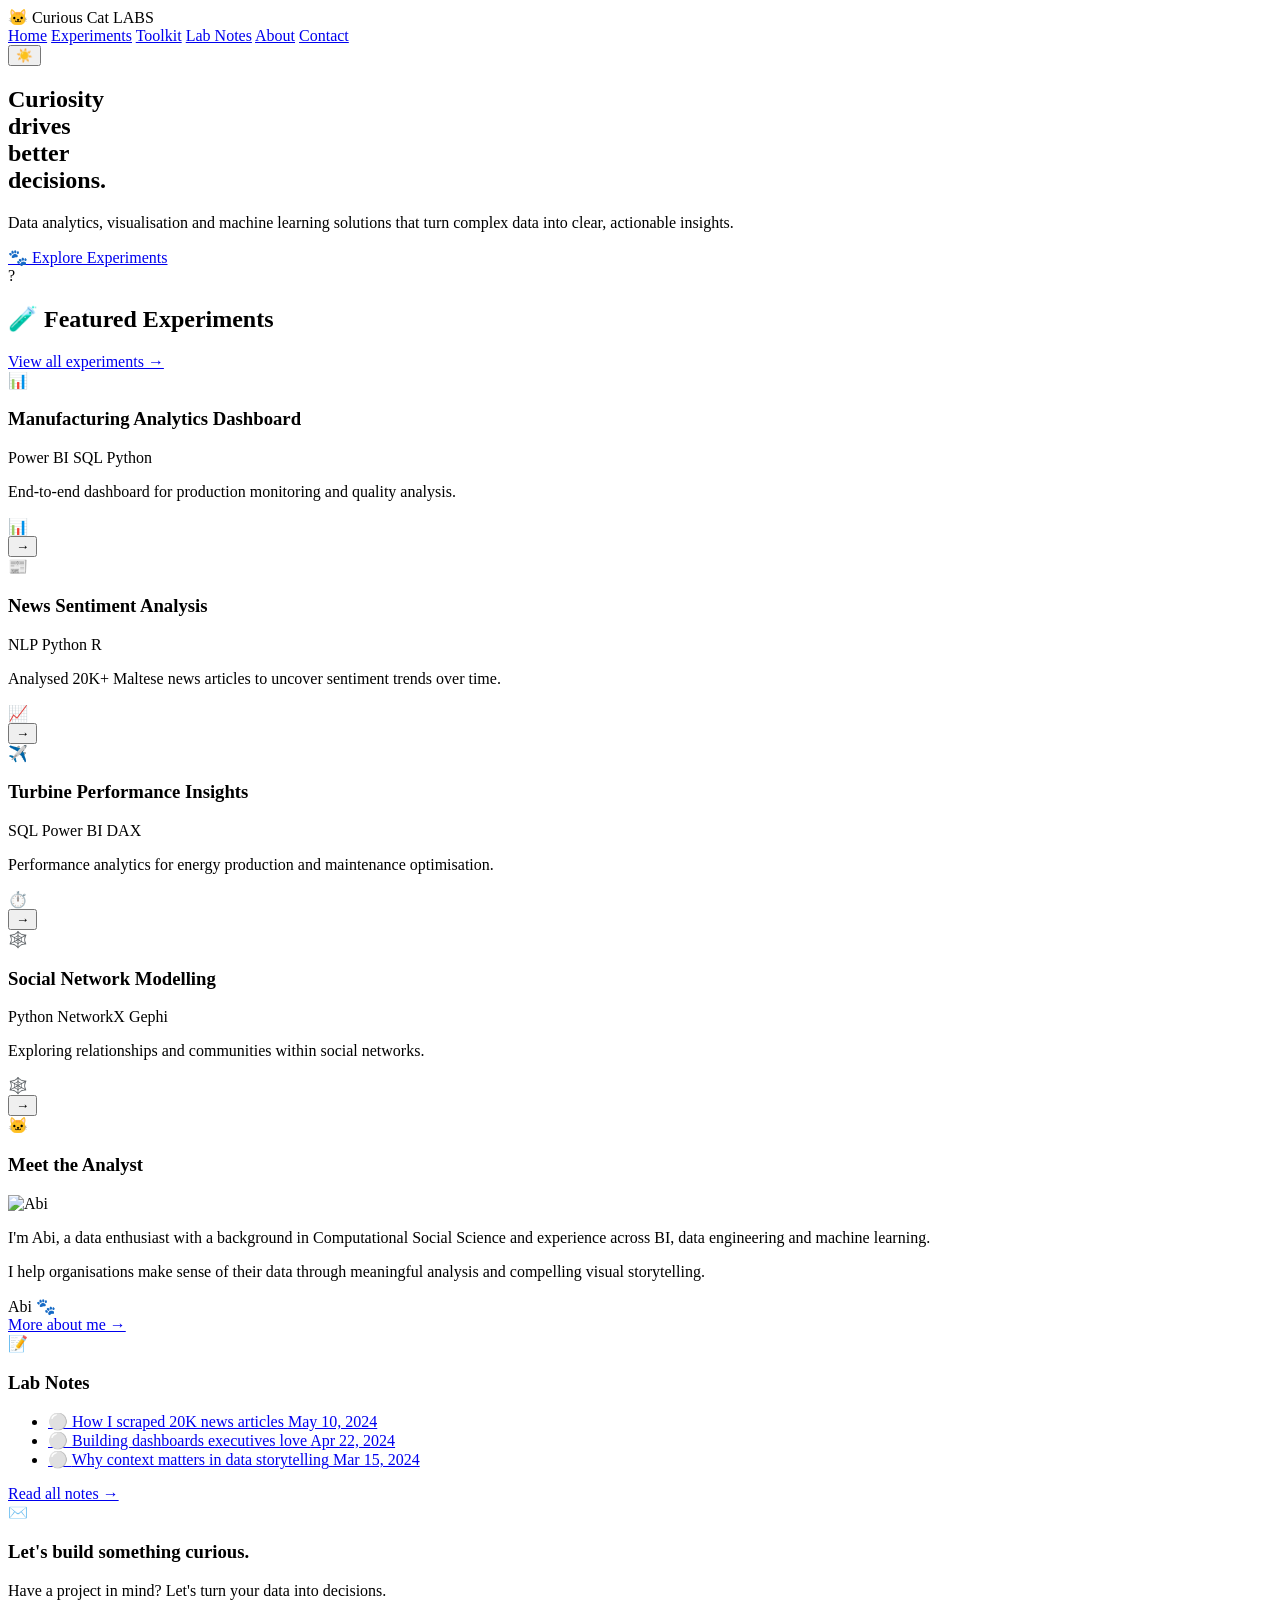
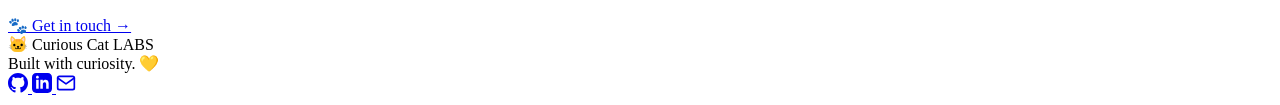
==== index.html @ 349da6bd "Update index.html" ====
<!DOCTYPE html>
<html lang="en">
<head>
  <meta charset="UTF-8">
  <meta name="viewport" content="width=device-width, initial-scale=1.0">
  <title>Curious Cat Labs</title>
  <link rel="stylesheet" href="data-portfolio/style.css">
  <!-- Importing a clean geometric font -->
  <link href="https://fonts.googleapis.com/css2?family=Plus+Jakarta+Sans:wght@300;400;500;600;700&display=swap" rel="stylesheet">
</head>
<body>

  <!-- Background Glows -->
  <div class="glow glow-top-right"></div>

  <!-- Header -->
  <header class="navbar">
    <div class="logo">
      <span class="logo-icon">🐱</span>
      <span class="logo-text">Curious Cat <span class="accent-text">LABS</span></span>
    </div>
    <nav class="nav-links">
      <a href="#" class="active">Home</a>
      <a href="#">Experiments</a>
      <a href="#">Toolkit</a>
      <a href="#">Lab Notes</a>
      <a href="#">About</a>
      <a href="#">Contact</a>
    </nav>
    <div class="nav-actions">
      <button class="theme-toggle">☀️</button>
    </div>
  </header>

  <!-- Hero Section -->
  <section class="hero">
    <div class="hero-content">
      <h1 class="hero-title">
        Curiosity<br>drives<br><span class="accent-text">better<br>decisions.</span>
      </h1>
      <p class="hero-subtitle">
        Data analytics, visualisation and machine learning solutions that turn complex data into clear, actionable insights.
      </p>
      <a href="#" class="btn btn-primary">
        <span class="btn-icon">🐾</span> Explore Experiments
      </a>
    </div>
    
    <div class="hero-illustration">
      <!-- You would place your SVG or PNG cat graphic here -->
      <div class="cat-placeholder">
        <div class="question-mark">?</div>
        <div class="cat-face">
          <div class="eyes">
            <span class="eye"></span>
            <span class="eye"></span>
          </div>
        </div>
      </div>
    </div>
  </section>

  <!-- Featured Experiments Section -->
  <section class="section">
    <div class="section-header">
      <h2 class="section-title">🧪 Featured Experiments</h2>
      <a href="#" class="view-all">View all experiments →</a>
    </div>

    <div class="card-grid">
      <!-- Card 1 -->
      <div class="card">
        <div class="card-icon">📊</div>
        <h3 class="card-title">Manufacturing Analytics Dashboard</h3>
        <div class="tags">
          <span class="tag">Power BI</span>
          <span class="tag">SQL</span>
          <span class="tag">Python</span>
        </div>
        <p class="card-description">End-to-end dashboard for production monitoring and quality analysis.</p>
        <div class="card-footer">
          <div class="visual-placeholder chart">📊</div>
          <button class="arrow-btn">→</button>
        </div>
      </div>

      <!-- Card 2 -->
      <div class="card">
        <div class="card-icon">📰</div>
        <h3 class="card-title">News Sentiment Analysis</h3>
        <div class="tags">
          <span class="tag">NLP</span>
          <span class="tag">Python</span>
          <span class="tag">R</span>
        </div>
        <p class="card-description">Analysed 20K+ Maltese news articles to uncover sentiment trends over time.</p>
        <div class="card-footer">
          <div class="visual-placeholder wave">📈</div>
          <button class="arrow-btn">→</button>
        </div>
      </div>

      <!-- Card 3 -->
      <div class="card">
        <div class="card-icon">✈️</div>
        <h3 class="card-title">Turbine Performance Insights</h3>
        <div class="tags">
          <span class="tag">SQL</span>
          <span class="tag">Power BI</span>
          <span class="tag">DAX</span>
        </div>
        <p class="card-description">Performance analytics for energy production and maintenance optimisation.</p>
        <div class="card-footer">
          <div class="visual-placeholder gauge">⏱️</div>
          <button class="arrow-btn">→</button>
        </div>
      </div>

      <!-- Card 4 -->
      <div class="card">
        <div class="card-icon">🕸️</div>
        <h3 class="card-title">Social Network Modelling</h3>
        <div class="tags">
          <span class="tag">Python</span>
          <span class="tag">NetworkX</span>
          <span class="tag">Gephi</span>
        </div>
        <p class="card-description">Exploring relationships and communities within social networks.</p>
        <div class="card-footer">
          <div class="visual-placeholder network">🕸️</div>
          <button class="arrow-btn">→</button>
        </div>
      </div>
    </div>
  </section>

<!-- About & Lab Notes Section -->
  <section class="section grid-two-columns">
    
    <!-- Meet the Analyst -->
    <div class="card profile-card">
      <div class="profile-header">
        <span class="card-icon-small">🐱</span>
        <h3>Meet the Analyst</h3>
      </div>
      <div class="profile-content">
        <div class="profile-image-container">
          <!-- Replace with your actual portrait image -->
          <img src="portrait.jpg" alt="Abi" class="profile-image">
        </div>
        <div class="profile-bio">
          <p>
            I'm Abi, a data enthusiast with a background in Computational Social Science and experience across BI, data engineering and machine learning.
          </p>
          <p>
            I help organisations make sense of their data through meaningful analysis and compelling visual storytelling.
          </p>
          <div class="signature-container">
            <span class="signature">Abi</span>
            <span class="signature-paw">🐾</span>
          </div>
          <a href="#" class="btn btn-outline">More about me →</a>
        </div>
      </div>
    </div>

    <!-- Lab Notes & CTA Column -->
    <div class="right-column">
      
      <!-- Lab Notes Card -->
      <div class="card notes-card">
        <div class="notes-header">
          <div class="notes-title">
            <span class="notes-icon">📝</span>
            <h3>Lab Notes</h3>
          </div>
        </div>
        <ul class="notes-list">
          <li>
            <a href="#" class="note-item">
              <span class="note-bullet">⚪</span>
              <span class="note-text">How I scraped 20K news articles</span>
              <span class="note-date">May 10, 2024</span>
            </a>
          </li>
          <li>
            <a href="#" class="note-item">
              <span class="note-bullet">⚪</span>
              <span class="note-text">Building dashboards executives love</span>
              <span class="note-date">Apr 22, 2024</span>
            </a>
          </li>
          <li>
            <a href="#" class="note-item">
              <span class="note-bullet">⚪</span>
              <span class="note-text">Why context matters in data storytelling</span>
              <span class="note-date">Mar 15, 2024</span>
            </a>
          </li>
        </ul>
        <div class="notes-footer">
          <a href="#" class="view-all">Read all notes →</a>
        </div>
      </div>

      <!-- Let's Build Card -->
      <div class="card cta-card">
        <div class="cta-icon">✉️</div>
        <h3>Let's build something curious.</h3>
        <p>Have a project in mind? Let's turn your data into decisions.</p>
        <a href="#" class="btn btn-primary btn-small">
          <span>🐾</span> Get in touch →
        </a>
      </div>

    </div>
  </section>

  <!-- Footer -->
  <footer class="footer">
    <div class="logo">
      <span class="logo-icon">🐱</span>
      <span class="logo-text">Curious Cat <span class="accent-text">LABS</span></span>
    </div>
    <div class="footer-center">
      <span>Built with curiosity. 💛 </span>
    </div>
    <div class="footer-socials">
      <a href="#" aria-label="GitHub">
        <svg width="20" height="20" viewBox="0 0 24 24" fill="currentColor"><path d="M12 0c-6.626 0-12 5.373-12 12 0 5.302 3.438 9.8 8.207 11.387.599.111.793-.261.793-.577v-2.234c-3.338.726-4.033-1.416-4.033-1.416-.546-1.387-1.333-1.756-1.333-1.756-1.089-.745.083-.729.083-.729 1.205.084 1.839 1.237 1.839 1.237 1.07 1.834 2.807 1.304 3.492.997.107-.775.418-1.305.762-1.604-2.665-.305-5.467-1.334-5.467-5.931 0-1.311.469-2.381 1.236-3.221-.124-.303-.535-1.524.117-3.176 0 0 1.008-.322 3.301 1.23.957-.266 1.983-.399 3.003-.404 1.02.005 2.047.138 3.006.404 2.291-1.552 3.297-1.23 3.297-1.23.653 1.653.242 2.874.118 3.176.77.84 1.235 1.911 1.235 3.221 0 4.609-2.807 5.624-5.479 5.921.43.372.823 1.102.823 2.222v3.293c0 .319.192.694.801.576 4.765-1.589 8.199-6.086 8.199-11.386 0-6.627-5.373-12-12-12z"/></svg>
      </a>
      <a href="#" aria-label="LinkedIn">
        <svg width="20" height="20" viewBox="0 0 24 24" fill="currentColor"><path d="M19 0h-14c-2.761 0-5 2.239-5 5v14c0 2.761 2.239 5 5 5h14c2.762 0 5-2.239 5-5v-14c0-2.761-2.238-5-5-5zm-11 19h-3v-11h3v11zm-1.5-12.268c-.966 0-1.75-.779-1.75-1.75s.784-1.75 1.75-1.75 1.75.779 1.75 1.75-.784 1.75-1.75 1.75zm13.5 12.268h-3v-5.604c0-3.368-4-3.113-4 0v5.604h-3v-11h3v1.765c1.396-2.586 7-2.777 7 2.476v6.759z"/></svg>
      </a>
      <a href="#" aria-label="Email">
        <svg width="20" height="20" viewBox="0 0 24 24" fill="none" stroke="currentColor" stroke-width="2" stroke-linecap="round" stroke-linejoin="round"><path d="M4 4h16c1.1 0 2 .9 2 2v12c0 1.1-.9 2-2 2H4c-1.1 0-2-.9-2-2V6c0-1.1.9-2 2-2z"></path><polyline points="22,6 12,13 2,6"></polyline></svg>
      </a>
    </div>
  </footer>
  
</body>
</html>
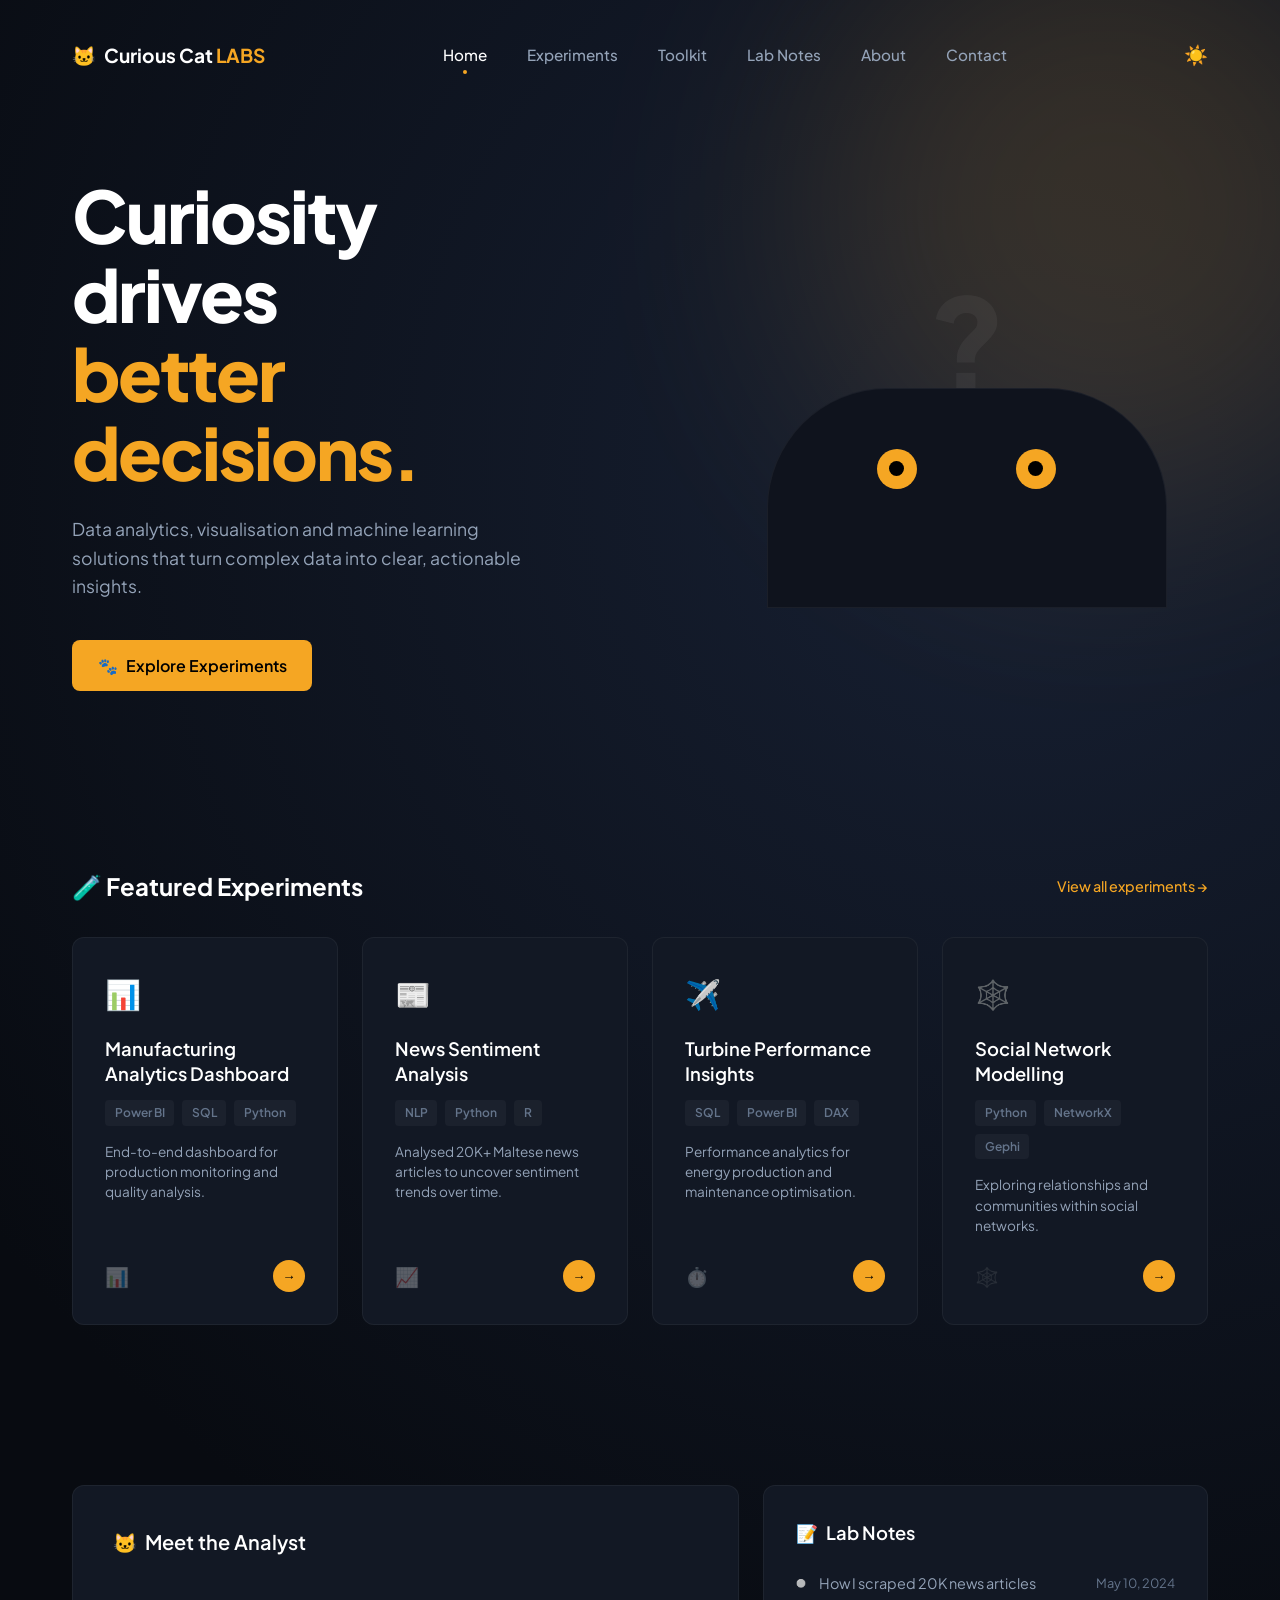
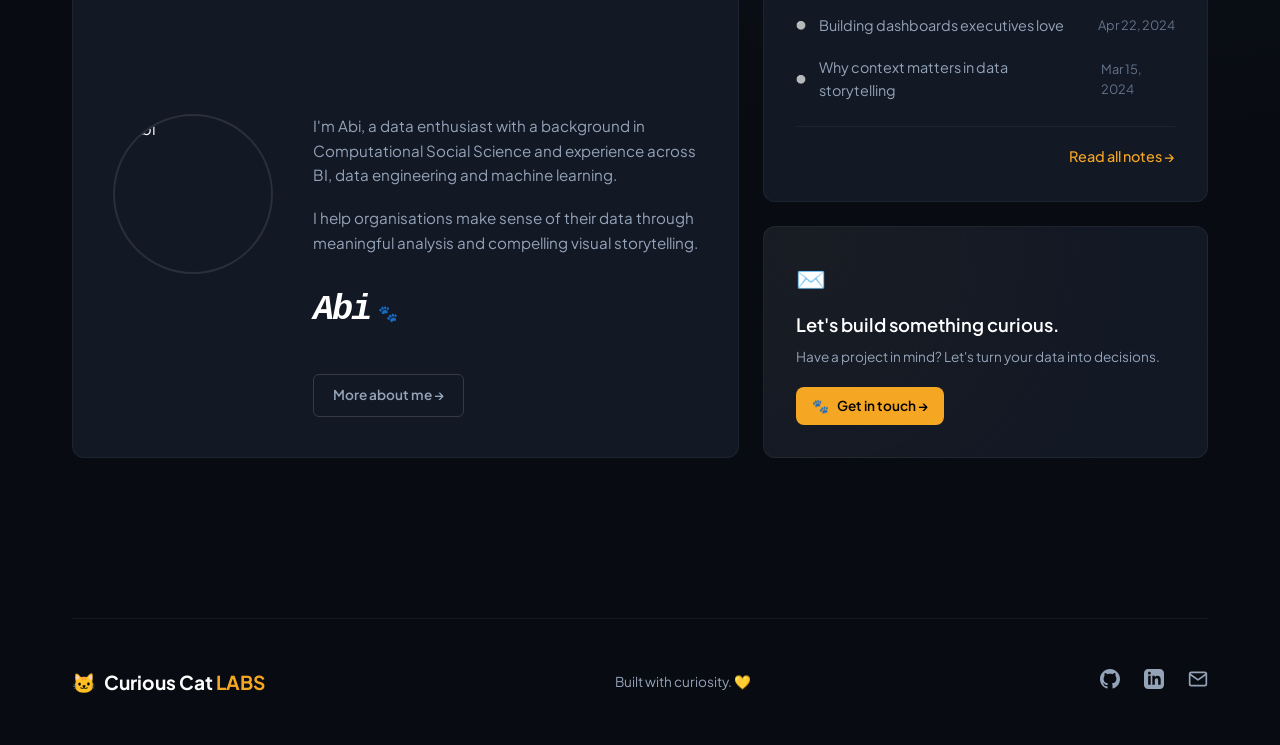
==== commit 8d84949e: "Update index.html" ====
--- a/index.html
+++ b/index.html
@@ -4,7 +4,7 @@
   <meta charset="UTF-8">
   <meta name="viewport" content="width=device-width, initial-scale=1.0">
   <title>Curious Cat Labs</title>
-  <link rel="stylesheet" href="data-portfolio/style.css">
+  <link rel="stylesheet" href="style.css">
   <!-- Importing a clean geometric font -->
   <link href="https://fonts.googleapis.com/css2?family=Plus+Jakarta+Sans:wght@300;400;500;600;700&display=swap" rel="stylesheet">
 </head>
--- a/style.css
+++ b/style.css
@@ -0,0 +1,621 @@
+/* Custom variables for the color palette */
+:root {
+  --bg-color: #080b11;
+  --bg-gradient-end: #0f1422;
+  --card-bg: #121824;
+  --card-border: rgba(255, 255, 255, 0.05);
+  --accent-color: #f5a623;
+  --accent-hover: #e09214;
+  --text-main: #ffffff;
+  --text-muted: #94a3b8;
+  --text-tag: #64748b;
+  --tag-bg: rgba(255, 255, 255, 0.04);
+}
+
+* {
+  box-sizing: border-box;
+  margin: 0;
+  padding: 0;
+}
+
+body {
+  font-family: 'Plus Jakarta Sans', sans-serif;
+  background-color: var(--bg-color);
+  background-image: radial-gradient(circle at 80% 20%, #172033 0%, var(--bg-color) 60%);
+  color: var(--text-main);
+  min-height: 100vh;
+  line-height: 1.6;
+  overflow-x: hidden;
+  max-width: 1200px;
+  margin: 0 auto;
+  padding: 0 2rem;
+}
+
+/* Background decorations */
+.glow {
+  position: absolute;
+  width: 600px;
+  height: 600px;
+  border-radius: 50%;
+  filter: blur(120px);
+  z-index: -1;
+  opacity: 0.15;
+}
+.glow-top-right {
+  top: -10%;
+  right: -10%;
+  background: var(--accent-color);
+}
+
+/* Header / Navigation */
+.navbar {
+  display: flex;
+  justify-content: space-between;
+  align-items: center;
+  padding: 2.5rem 0;
+}
+
+.logo {
+  display: flex;
+  align-items: center;
+  gap: 0.5rem;
+  font-weight: 700;
+  font-size: 1.2rem;
+}
+
+.accent-text {
+  color: var(--accent-color);
+}
+
+.nav-links {
+  display: flex;
+  gap: 2.5rem;
+}
+
+.nav-links a {
+  color: var(--text-muted);
+  text-decoration: none;
+  font-size: 0.95rem;
+  font-weight: 500;
+  transition: color 0.2s ease;
+}
+
+.nav-links a:hover, .nav-links a.active {
+  color: var(--text-main);
+}
+
+.nav-links a.active {
+  position: relative;
+}
+
+.nav-links a.active::after {
+  content: '';
+  position: absolute;
+  bottom: -6px;
+  left: 50%;
+  transform: translateX(-50%);
+  width: 4px;
+  height: 4px;
+  background-color: var(--accent-color);
+  border-radius: 50%;
+}
+
+.theme-toggle {
+  background: none;
+  border: none;
+  color: var(--text-muted);
+  cursor: pointer;
+  font-size: 1.2rem;
+}
+
+/* Hero Section */
+.hero {
+  display: grid;
+  grid-template-columns: 1.1fr 0.9fr;
+  align-items: center;
+  padding: 4rem 0 6rem 0;
+  gap: 4rem;
+}
+
+.hero-title {
+  font-size: 4.5rem;
+  font-weight: 800;
+  line-height: 1.1;
+  letter-spacing: -2px;
+  margin-bottom: 1.5rem;
+}
+
+.hero-subtitle {
+  color: var(--text-muted);
+  font-size: 1.1rem;
+  max-width: 460px;
+  margin-bottom: 2.5rem;
+}
+
+.btn {
+  display: inline-flex;
+  align-items: center;
+  gap: 0.5rem;
+  padding: 0.8rem 1.6rem;
+  border-radius: 8px;
+  font-weight: 600;
+  text-decoration: none;
+  transition: all 0.2s ease;
+}
+
+.btn-primary {
+  background-color: var(--accent-color);
+  color: #000000;
+}
+
+.btn-primary:hover {
+  background-color: var(--accent-hover);
+  transform: translateY(-2px);
+}
+
+/* Hero Illustration Placeholder */
+.hero-illustration {
+  display: flex;
+  justify-content: center;
+  align-items: center;
+  position: relative;
+}
+
+.cat-placeholder {
+  width: 100%;
+  max-width: 400px;
+  height: 350px;
+  position: relative;
+}
+
+.cat-face {
+  position: absolute;
+  bottom: 0;
+  width: 100%;
+  height: 220px;
+  background: #0f131d;
+  border-radius: 120px 120px 0 0;
+  border: 1px solid rgba(255, 255, 255, 0.05);
+}
+
+.eyes {
+  display: flex;
+  justify-content: space-around;
+  padding: 60px 60px 0 60px;
+}
+
+.eye {
+  width: 40px;
+  height: 40px;
+  background: var(--accent-color);
+  border-radius: 50%;
+  position: relative;
+}
+
+.eye::after {
+  content: '';
+  position: absolute;
+  width: 15px;
+  height: 15px;
+  background: #000;
+  border-radius: 50%;
+  top: 12px;
+  left: 12px;
+}
+
+.question-mark {
+  font-size: 8rem;
+  color: rgba(255, 255, 255, 0.05);
+  font-weight: 800;
+  position: absolute;
+  top: -20px;
+  left: 50%;
+  transform: translateX(-50%);
+}
+
+/* Section Header styling */
+.section {
+  padding: 5rem 0;
+}
+
+.section-header {
+  display: flex;
+  justify-content: space-between;
+  align-items: center;
+  margin-bottom: 2rem;
+}
+
+.section-title {
+  font-size: 1.5rem;
+  font-weight: 700;
+}
+
+.view-all {
+  color: var(--accent-color);
+  text-decoration: none;
+  font-size: 0.9rem;
+  font-weight: 500;
+}
+
+/* 4-Column Card Grid */
+.card-grid {
+  display: grid;
+  grid-template-columns: repeat(auto-fit, minmax(240px, 1fr));
+  gap: 1.5rem;
+}
+
+.card {
+  background-color: var(--card-bg);
+  border: 1px solid var(--card-border);
+  border-radius: 12px;
+  padding: 2rem;
+  display: flex;
+  flex-direction: column;
+  justify-content: space-between;
+  min-height: 320px;
+  transition: transform 0.2s ease, border-color 0.2s ease;
+}
+
+.card:hover {
+  transform: translateY(-4px);
+  border-color: rgba(245, 166, 35, 0.2);
+}
+
+.card-icon {
+  font-size: 1.8rem;
+  margin-bottom: 1.2rem;
+}
+
+.card-title {
+  font-size: 1.15rem;
+  font-weight: 600;
+  line-height: 1.4;
+  margin-bottom: 0.8rem;
+}
+
+.tags {
+  display: flex;
+  flex-wrap: wrap;
+  gap: 0.5rem;
+  margin-bottom: 1rem;
+}
+
+.tag {
+  background-color: var(--tag-bg);
+  color: var(--text-tag);
+  padding: 0.2rem 0.6rem;
+  border-radius: 4px;
+  font-size: 0.75rem;
+  font-weight: 600;
+}
+
+.card-description {
+  color: var(--text-muted);
+  font-size: 0.85rem;
+  line-height: 1.5;
+  margin-bottom: 1.5rem;
+}
+
+/* Card footer matching mock visuals */
+.card-footer {
+  display: flex;
+  justify-content: space-between;
+  align-items: center;
+  margin-top: auto;
+}
+
+.visual-placeholder {
+  font-size: 1.2rem;
+  opacity: 0.3;
+}
+
+.arrow-btn {
+  background-color: var(--accent-color);
+  color: #000;
+  border: none;
+  width: 32px;
+  height: 32px;
+  border-radius: 50%;
+  display: flex;
+  align-items: center;
+  justify-content: center;
+  cursor: pointer;
+  font-weight: bold;
+  transition: background-color 0.2s ease;
+}
+
+.arrow-btn:hover {
+  background-color: var(--accent-hover);
+}
+
+/* Layout for the bottom split section */
+.grid-two-columns {
+  display: grid;
+  grid-template-columns: 1.20fr 0.80fr;
+  gap: 1.5rem;
+  align-items: stretch;
+}
+
+.right-column {
+  display: flex;
+  flex-direction: column;
+  gap: 1.5rem;
+}
+
+/* Meet the Analyst Card specifics */
+.profile-card {
+  padding: 2.5rem;
+  display: flex;
+  flex-direction: column;
+}
+
+.profile-header {
+  display: flex;
+  align-items: center;
+  gap: 0.5rem;
+  margin-bottom: 2rem;
+}
+
+.profile-header h3 {
+  font-size: 1.25rem;
+  font-weight: 600;
+}
+
+.card-icon-small {
+  font-size: 1.2rem;
+}
+
+.profile-content {
+  display: flex;
+  gap: 2.5rem;
+  align-items: flex-start;
+}
+
+.profile-image-container {
+  flex-shrink: 0;
+  width: 160px;
+  height: 160px;
+  border-radius: 50%;
+  overflow: hidden;
+  border: 2px solid rgba(255, 255, 255, 0.1);
+}
+
+.profile-image {
+  width: 100%;
+  height: 100%;
+  object-fit: cover;
+}
+
+.profile-bio {
+  display: flex;
+  flex-direction: column;
+  gap: 1.2rem;
+}
+
+.profile-bio p {
+  color: var(--text-muted);
+  font-size: 0.95rem;
+  line-height: 1.6;
+}
+
+/* Hand-written signature style */
+.signature-container {
+  display: flex;
+  align-items: baseline;
+  gap: 0.5rem;
+  margin-top: 0.5rem;
+}
+
+.signature {
+  font-family: 'Courier New', Courier, monospace;
+  font-size: 2.2rem;
+  font-weight: bold;
+  font-style: italic;
+  color: var(--text-main);
+  letter-spacing: -2px;
+}
+
+.signature-paw {
+  font-size: 1rem;
+  color: var(--accent-color);
+}
+
+.btn-outline {
+  border: 1px solid rgba(255, 255, 255, 0.15);
+  color: var(--text-muted);
+  text-decoration: none;
+  font-size: 0.85rem;
+  align-self: flex-start;
+  padding: 0.6rem 1.2rem;
+  border-radius: 6px;
+  transition: all 0.2s ease;
+  margin-top: 1rem;
+}
+
+.btn-outline:hover {
+  border-color: var(--accent-color);
+  color: var(--text-main);
+}
+
+/* Lab Notes Card */
+.notes-card {
+  padding: 2rem;
+  min-height: auto;
+}
+
+.notes-header {
+  display: flex;
+  justify-content: space-between;
+  align-items: center;
+  margin-bottom: 1.5rem;
+}
+
+.notes-title {
+  display: flex;
+  align-items: center;
+  gap: 0.5rem;
+}
+
+.notes-title h3 {
+  font-size: 1.15rem;
+  font-weight: 600;
+}
+
+.notes-icon {
+  font-size: 1.1rem;
+}
+
+.notes-list {
+  list-style: none;
+  display: flex;
+  flex-direction: column;
+  gap: 1.2rem;
+  margin-bottom: 1.5rem;
+}
+
+.note-item {
+  display: flex;
+  align-items: center;
+  text-decoration: none;
+  font-size: 0.9rem;
+  transition: color 0.2s ease;
+}
+
+.note-bullet {
+  font-size: 0.5rem;
+  color: var(--accent-color);
+  margin-right: 0.8rem;
+  opacity: 0.8;
+}
+
+.note-text {
+  color: var(--text-muted);
+  flex-grow: 1;
+}
+
+.note-item:hover .note-text {
+  color: var(--text-main);
+}
+
+.note-date {
+  color: var(--text-tag);
+  font-size: 0.8rem;
+  margin-left: 1rem;
+}
+
+.notes-footer {
+  border-top: 1px solid rgba(255, 255, 255, 0.05);
+  padding-top: 1rem;
+  text-align: right;
+}
+
+/* CTA Card */
+.cta-card {
+  padding: 2rem;
+  min-height: auto;
+  background-image: radial-gradient(circle at 10% 10%, rgba(245, 166, 35, 0.03) 0%, var(--card-bg) 70%);
+}
+
+.cta-icon {
+  font-size: 1.5rem;
+  margin-bottom: 0.8rem;
+}
+
+.cta-card h3 {
+  font-size: 1.15rem;
+  font-weight: 600;
+  margin-bottom: 0.4rem;
+}
+
+.cta-card p {
+  color: var(--text-muted);
+  font-size: 0.85rem;
+  margin-bottom: 1.2rem;
+}
+
+.btn-small {
+  padding: 0.5rem 1rem;
+  font-size: 0.85rem;
+  align-self: flex-start;
+}
+
+/* Footer styling */
+.footer {
+  border-top: 1px solid rgba(255, 255, 255, 0.05);
+  display: flex;
+  justify-content: space-between;
+  align-items: center;
+  padding: 3rem 0;
+  margin-top: 5rem;
+  font-size: 0.85rem;
+}
+
+.footer-center {
+  color: var(--text-muted);
+}
+
+.footer-socials {
+  display: flex;
+  gap: 1.5rem;
+}
+
+.footer-socials a {
+  color: var(--text-muted);
+  transition: color 0.2s ease;
+}
+
+.footer-socials a:hover {
+  color: var(--accent-color);
+}
+
+/* Responsive Overrides */
+@media (max-width: 1200px) {
+  .profile-content {
+    flex-direction: column;
+    align-items: center;
+    text-align: center;
+  }
+  .profile-bio {
+    align-items: center;
+  }
+  .btn-outline {
+    align-self: center;
+  }
+}
+
+@media (max-width: 1024px) {
+  body {
+    padding: 0 1.5rem;
+  }
+  .hero {
+    grid-template-columns: 1fr;
+    text-align: center;
+  }
+  .hero-subtitle {
+    margin: 0 auto 2.5rem auto;
+  }
+  .hero-illustration {
+    order: -1;
+  }
+  .grid-two-columns {
+    grid-template-columns: 1fr;
+  }
+  .footer {
+    flex-direction: column;
+    gap: 1.5rem;
+    text-align: center;
+  }
+}
+
+@media (max-width: 768px) {
+  .navbar {
+    flex-direction: column;
+    gap: 1.5rem;
+    text-align: center;
+  }
+  .nav-links {
+    flex-wrap: wrap;
+    justify-content: center;
+    gap: 1.2rem;
+  }
+}
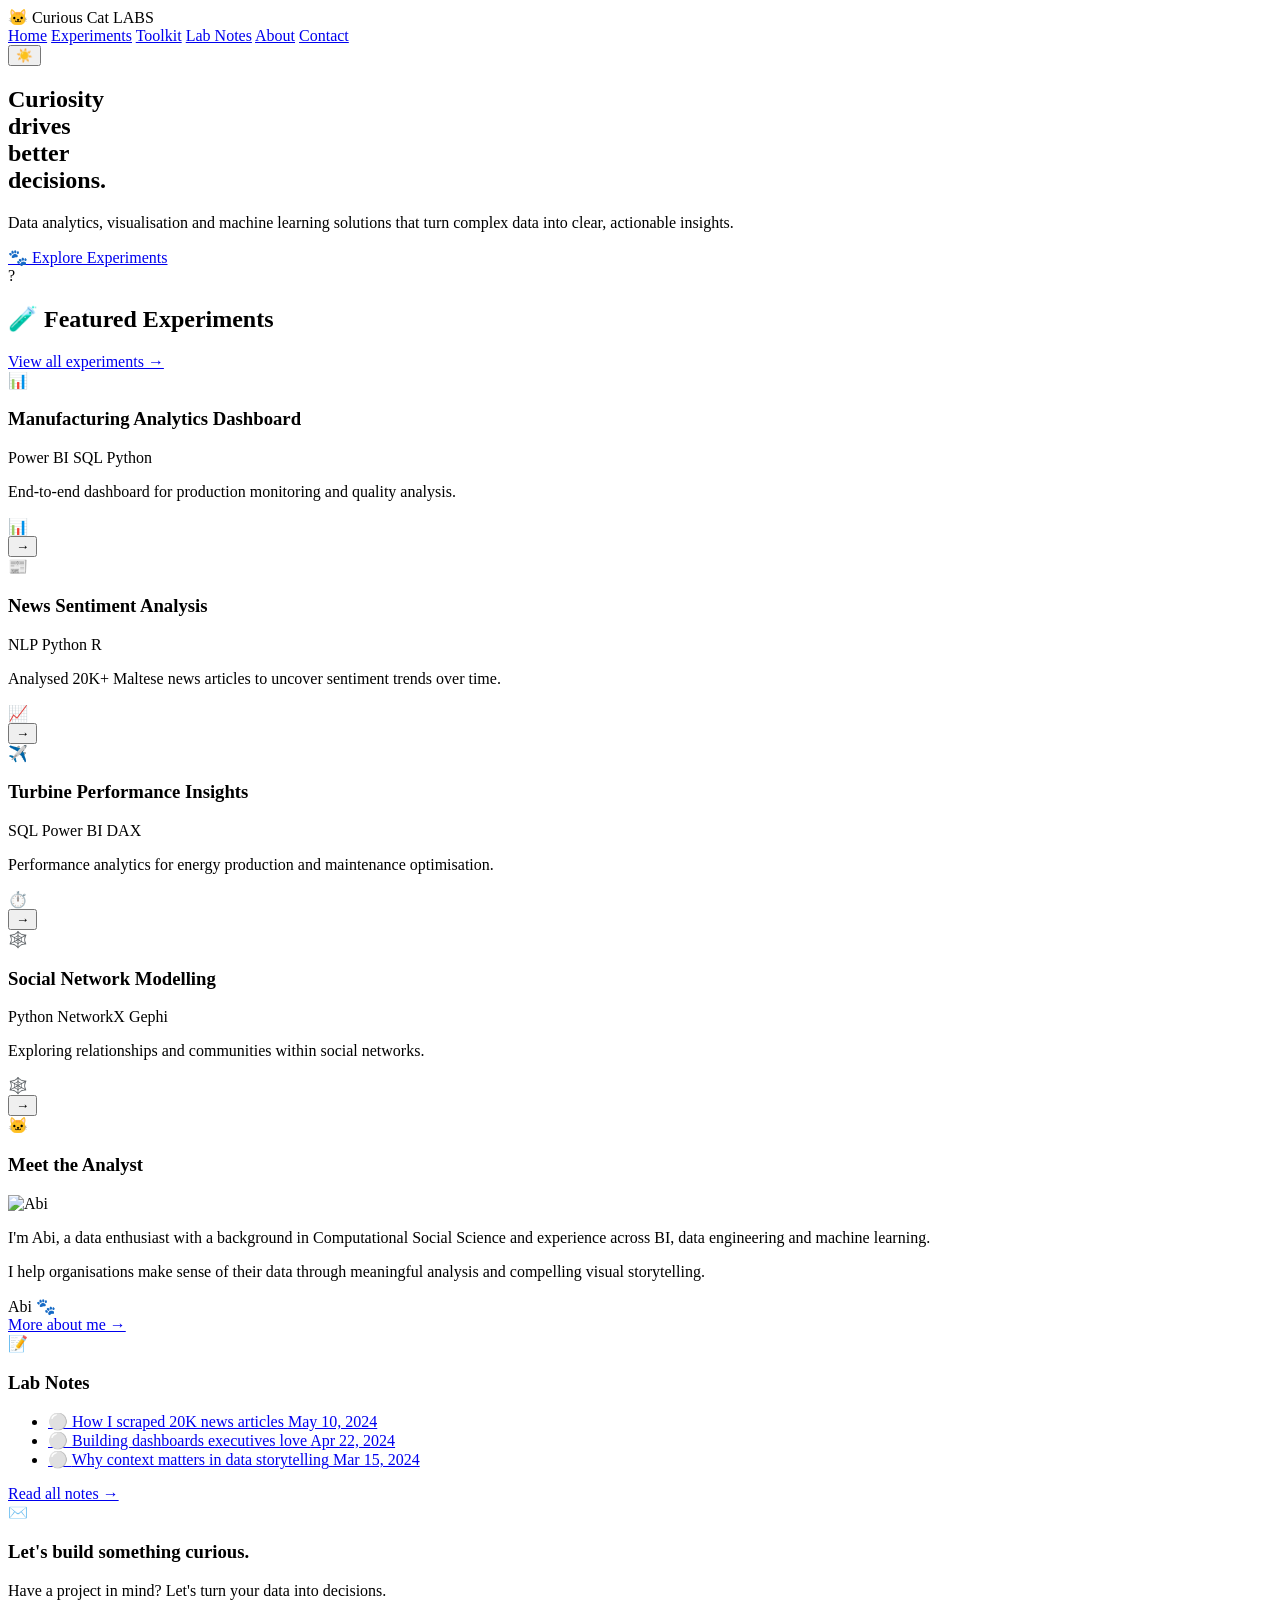
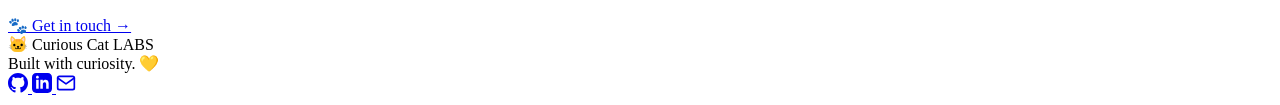
==== commit 36a7e4d5: "Update index.html" ====
--- a/index.html
+++ b/index.html
@@ -4,7 +4,7 @@
   <meta charset="UTF-8">
   <meta name="viewport" content="width=device-width, initial-scale=1.0">
   <title>Curious Cat Labs</title>
-  <link rel="stylesheet" href="style.css">
+  <link rel="stylesheet" href="data-portfolio/style.css">
   <!-- Importing a clean geometric font -->
   <link href="https://fonts.googleapis.com/css2?family=Plus+Jakarta+Sans:wght@300;400;500;600;700&display=swap" rel="stylesheet">
 </head>
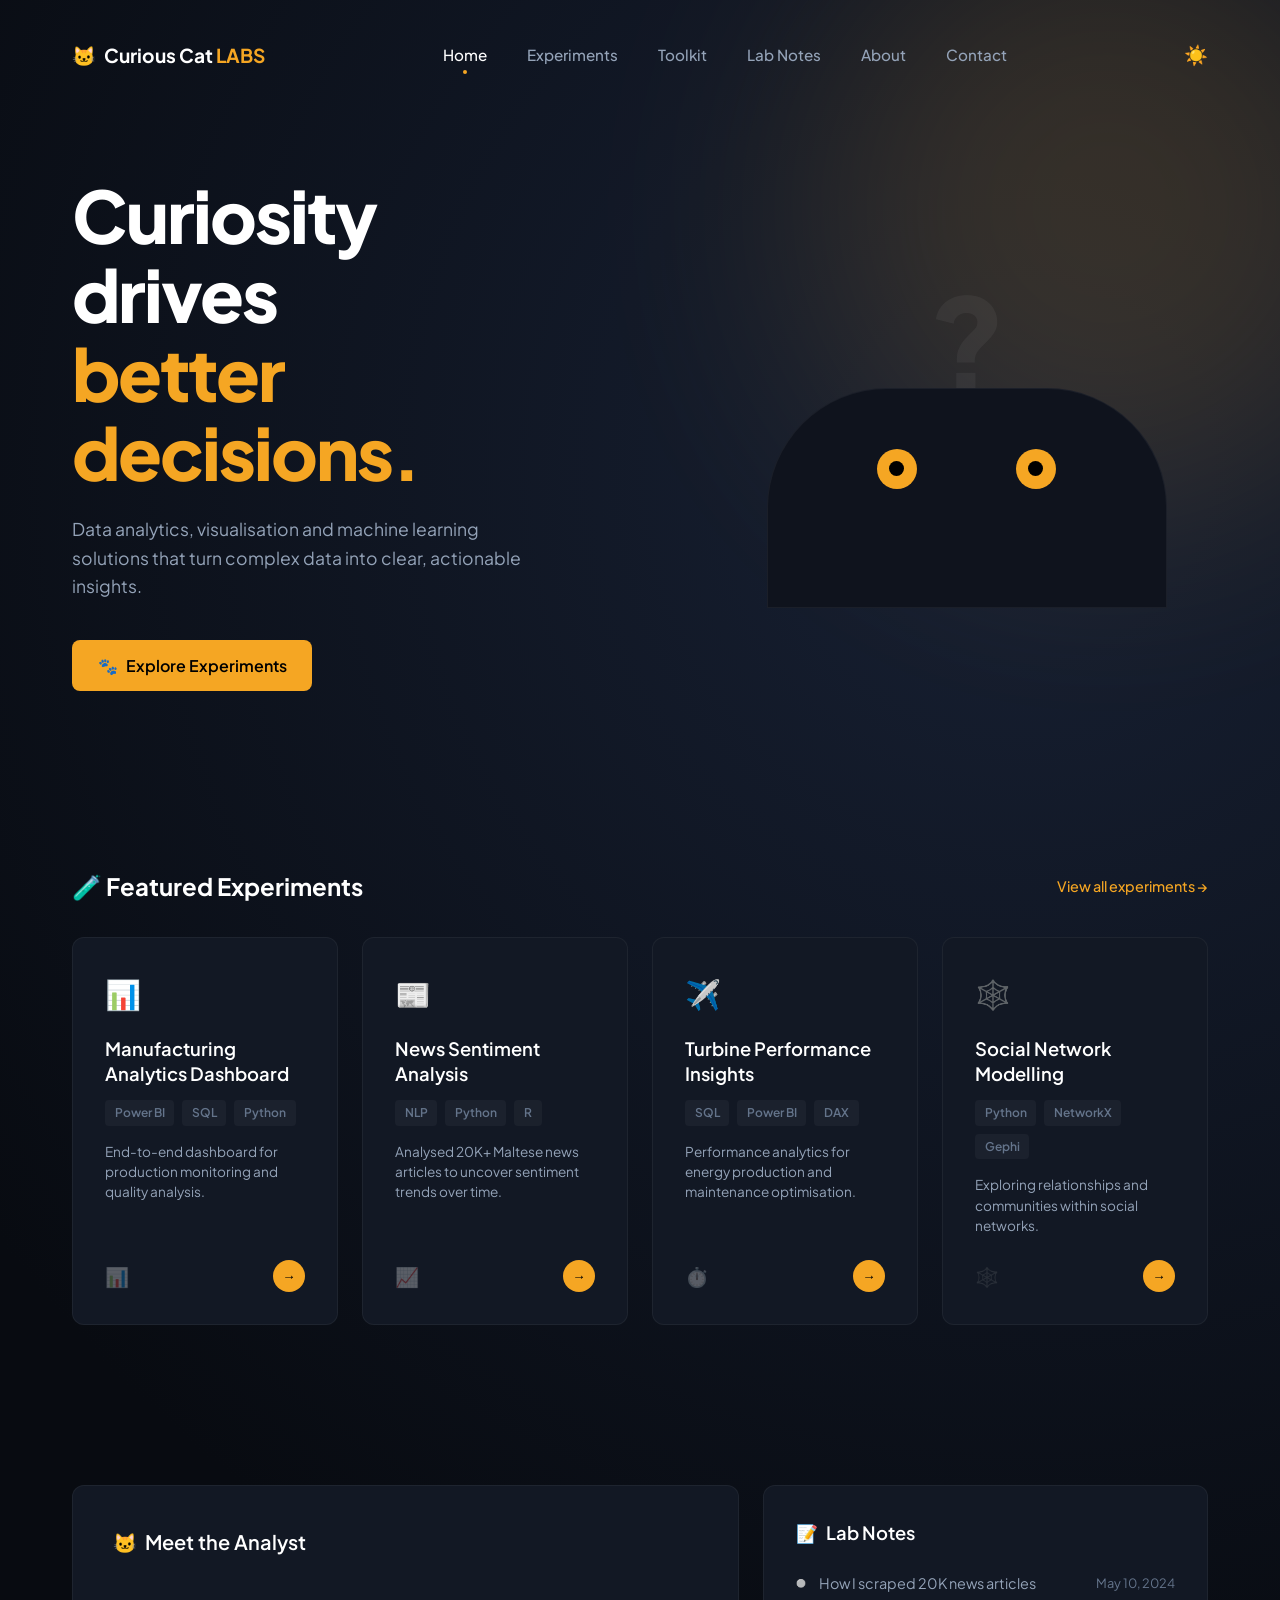
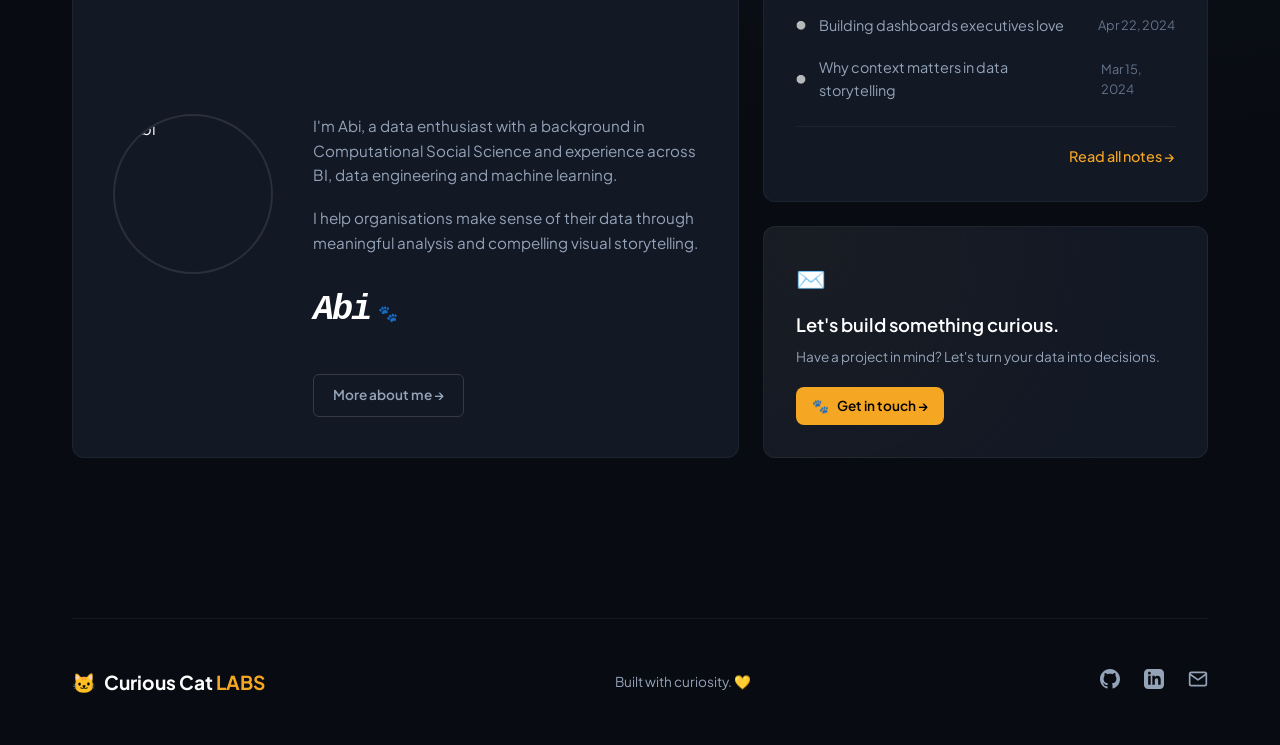
==== commit 14414cbd: "Update index.html" ====
--- a/index.html
+++ b/index.html
@@ -4,7 +4,7 @@
   <meta charset="UTF-8">
   <meta name="viewport" content="width=device-width, initial-scale=1.0">
   <title>Curious Cat Labs</title>
-  <link rel="stylesheet" href="data-portfolio/style.css">
+  <link rel="stylesheet" href="./style.css">
   <!-- Importing a clean geometric font -->
   <link href="https://fonts.googleapis.com/css2?family=Plus+Jakarta+Sans:wght@300;400;500;600;700&display=swap" rel="stylesheet">
 </head>
--- a/style.css
+++ b/style.css
@@ -0,0 +1,621 @@
+/* Custom variables for the color palette */
+:root {
+  --bg-color: #080b11;
+  --bg-gradient-end: #0f1422;
+  --card-bg: #121824;
+  --card-border: rgba(255, 255, 255, 0.05);
+  --accent-color: #f5a623;
+  --accent-hover: #e09214;
+  --text-main: #ffffff;
+  --text-muted: #94a3b8;
+  --text-tag: #64748b;
+  --tag-bg: rgba(255, 255, 255, 0.04);
+}
+
+* {
+  box-sizing: border-box;
+  margin: 0;
+  padding: 0;
+}
+
+body {
+  font-family: 'Plus Jakarta Sans', sans-serif;
+  background-color: var(--bg-color);
+  background-image: radial-gradient(circle at 80% 20%, #172033 0%, var(--bg-color) 60%);
+  color: var(--text-main);
+  min-height: 100vh;
+  line-height: 1.6;
+  overflow-x: hidden;
+  max-width: 1200px;
+  margin: 0 auto;
+  padding: 0 2rem;
+}
+
+/* Background decorations */
+.glow {
+  position: absolute;
+  width: 600px;
+  height: 600px;
+  border-radius: 50%;
+  filter: blur(120px);
+  z-index: -1;
+  opacity: 0.15;
+}
+.glow-top-right {
+  top: -10%;
+  right: -10%;
+  background: var(--accent-color);
+}
+
+/* Header / Navigation */
+.navbar {
+  display: flex;
+  justify-content: space-between;
+  align-items: center;
+  padding: 2.5rem 0;
+}
+
+.logo {
+  display: flex;
+  align-items: center;
+  gap: 0.5rem;
+  font-weight: 700;
+  font-size: 1.2rem;
+}
+
+.accent-text {
+  color: var(--accent-color);
+}
+
+.nav-links {
+  display: flex;
+  gap: 2.5rem;
+}
+
+.nav-links a {
+  color: var(--text-muted);
+  text-decoration: none;
+  font-size: 0.95rem;
+  font-weight: 500;
+  transition: color 0.2s ease;
+}
+
+.nav-links a:hover, .nav-links a.active {
+  color: var(--text-main);
+}
+
+.nav-links a.active {
+  position: relative;
+}
+
+.nav-links a.active::after {
+  content: '';
+  position: absolute;
+  bottom: -6px;
+  left: 50%;
+  transform: translateX(-50%);
+  width: 4px;
+  height: 4px;
+  background-color: var(--accent-color);
+  border-radius: 50%;
+}
+
+.theme-toggle {
+  background: none;
+  border: none;
+  color: var(--text-muted);
+  cursor: pointer;
+  font-size: 1.2rem;
+}
+
+/* Hero Section */
+.hero {
+  display: grid;
+  grid-template-columns: 1.1fr 0.9fr;
+  align-items: center;
+  padding: 4rem 0 6rem 0;
+  gap: 4rem;
+}
+
+.hero-title {
+  font-size: 4.5rem;
+  font-weight: 800;
+  line-height: 1.1;
+  letter-spacing: -2px;
+  margin-bottom: 1.5rem;
+}
+
+.hero-subtitle {
+  color: var(--text-muted);
+  font-size: 1.1rem;
+  max-width: 460px;
+  margin-bottom: 2.5rem;
+}
+
+.btn {
+  display: inline-flex;
+  align-items: center;
+  gap: 0.5rem;
+  padding: 0.8rem 1.6rem;
+  border-radius: 8px;
+  font-weight: 600;
+  text-decoration: none;
+  transition: all 0.2s ease;
+}
+
+.btn-primary {
+  background-color: var(--accent-color);
+  color: #000000;
+}
+
+.btn-primary:hover {
+  background-color: var(--accent-hover);
+  transform: translateY(-2px);
+}
+
+/* Hero Illustration Placeholder */
+.hero-illustration {
+  display: flex;
+  justify-content: center;
+  align-items: center;
+  position: relative;
+}
+
+.cat-placeholder {
+  width: 100%;
+  max-width: 400px;
+  height: 350px;
+  position: relative;
+}
+
+.cat-face {
+  position: absolute;
+  bottom: 0;
+  width: 100%;
+  height: 220px;
+  background: #0f131d;
+  border-radius: 120px 120px 0 0;
+  border: 1px solid rgba(255, 255, 255, 0.05);
+}
+
+.eyes {
+  display: flex;
+  justify-content: space-around;
+  padding: 60px 60px 0 60px;
+}
+
+.eye {
+  width: 40px;
+  height: 40px;
+  background: var(--accent-color);
+  border-radius: 50%;
+  position: relative;
+}
+
+.eye::after {
+  content: '';
+  position: absolute;
+  width: 15px;
+  height: 15px;
+  background: #000;
+  border-radius: 50%;
+  top: 12px;
+  left: 12px;
+}
+
+.question-mark {
+  font-size: 8rem;
+  color: rgba(255, 255, 255, 0.05);
+  font-weight: 800;
+  position: absolute;
+  top: -20px;
+  left: 50%;
+  transform: translateX(-50%);
+}
+
+/* Section Header styling */
+.section {
+  padding: 5rem 0;
+}
+
+.section-header {
+  display: flex;
+  justify-content: space-between;
+  align-items: center;
+  margin-bottom: 2rem;
+}
+
+.section-title {
+  font-size: 1.5rem;
+  font-weight: 700;
+}
+
+.view-all {
+  color: var(--accent-color);
+  text-decoration: none;
+  font-size: 0.9rem;
+  font-weight: 500;
+}
+
+/* 4-Column Card Grid */
+.card-grid {
+  display: grid;
+  grid-template-columns: repeat(auto-fit, minmax(240px, 1fr));
+  gap: 1.5rem;
+}
+
+.card {
+  background-color: var(--card-bg);
+  border: 1px solid var(--card-border);
+  border-radius: 12px;
+  padding: 2rem;
+  display: flex;
+  flex-direction: column;
+  justify-content: space-between;
+  min-height: 320px;
+  transition: transform 0.2s ease, border-color 0.2s ease;
+}
+
+.card:hover {
+  transform: translateY(-4px);
+  border-color: rgba(245, 166, 35, 0.2);
+}
+
+.card-icon {
+  font-size: 1.8rem;
+  margin-bottom: 1.2rem;
+}
+
+.card-title {
+  font-size: 1.15rem;
+  font-weight: 600;
+  line-height: 1.4;
+  margin-bottom: 0.8rem;
+}
+
+.tags {
+  display: flex;
+  flex-wrap: wrap;
+  gap: 0.5rem;
+  margin-bottom: 1rem;
+}
+
+.tag {
+  background-color: var(--tag-bg);
+  color: var(--text-tag);
+  padding: 0.2rem 0.6rem;
+  border-radius: 4px;
+  font-size: 0.75rem;
+  font-weight: 600;
+}
+
+.card-description {
+  color: var(--text-muted);
+  font-size: 0.85rem;
+  line-height: 1.5;
+  margin-bottom: 1.5rem;
+}
+
+/* Card footer matching mock visuals */
+.card-footer {
+  display: flex;
+  justify-content: space-between;
+  align-items: center;
+  margin-top: auto;
+}
+
+.visual-placeholder {
+  font-size: 1.2rem;
+  opacity: 0.3;
+}
+
+.arrow-btn {
+  background-color: var(--accent-color);
+  color: #000;
+  border: none;
+  width: 32px;
+  height: 32px;
+  border-radius: 50%;
+  display: flex;
+  align-items: center;
+  justify-content: center;
+  cursor: pointer;
+  font-weight: bold;
+  transition: background-color 0.2s ease;
+}
+
+.arrow-btn:hover {
+  background-color: var(--accent-hover);
+}
+
+/* Layout for the bottom split section */
+.grid-two-columns {
+  display: grid;
+  grid-template-columns: 1.20fr 0.80fr;
+  gap: 1.5rem;
+  align-items: stretch;
+}
+
+.right-column {
+  display: flex;
+  flex-direction: column;
+  gap: 1.5rem;
+}
+
+/* Meet the Analyst Card specifics */
+.profile-card {
+  padding: 2.5rem;
+  display: flex;
+  flex-direction: column;
+}
+
+.profile-header {
+  display: flex;
+  align-items: center;
+  gap: 0.5rem;
+  margin-bottom: 2rem;
+}
+
+.profile-header h3 {
+  font-size: 1.25rem;
+  font-weight: 600;
+}
+
+.card-icon-small {
+  font-size: 1.2rem;
+}
+
+.profile-content {
+  display: flex;
+  gap: 2.5rem;
+  align-items: flex-start;
+}
+
+.profile-image-container {
+  flex-shrink: 0;
+  width: 160px;
+  height: 160px;
+  border-radius: 50%;
+  overflow: hidden;
+  border: 2px solid rgba(255, 255, 255, 0.1);
+}
+
+.profile-image {
+  width: 100%;
+  height: 100%;
+  object-fit: cover;
+}
+
+.profile-bio {
+  display: flex;
+  flex-direction: column;
+  gap: 1.2rem;
+}
+
+.profile-bio p {
+  color: var(--text-muted);
+  font-size: 0.95rem;
+  line-height: 1.6;
+}
+
+/* Hand-written signature style */
+.signature-container {
+  display: flex;
+  align-items: baseline;
+  gap: 0.5rem;
+  margin-top: 0.5rem;
+}
+
+.signature {
+  font-family: 'Courier New', Courier, monospace;
+  font-size: 2.2rem;
+  font-weight: bold;
+  font-style: italic;
+  color: var(--text-main);
+  letter-spacing: -2px;
+}
+
+.signature-paw {
+  font-size: 1rem;
+  color: var(--accent-color);
+}
+
+.btn-outline {
+  border: 1px solid rgba(255, 255, 255, 0.15);
+  color: var(--text-muted);
+  text-decoration: none;
+  font-size: 0.85rem;
+  align-self: flex-start;
+  padding: 0.6rem 1.2rem;
+  border-radius: 6px;
+  transition: all 0.2s ease;
+  margin-top: 1rem;
+}
+
+.btn-outline:hover {
+  border-color: var(--accent-color);
+  color: var(--text-main);
+}
+
+/* Lab Notes Card */
+.notes-card {
+  padding: 2rem;
+  min-height: auto;
+}
+
+.notes-header {
+  display: flex;
+  justify-content: space-between;
+  align-items: center;
+  margin-bottom: 1.5rem;
+}
+
+.notes-title {
+  display: flex;
+  align-items: center;
+  gap: 0.5rem;
+}
+
+.notes-title h3 {
+  font-size: 1.15rem;
+  font-weight: 600;
+}
+
+.notes-icon {
+  font-size: 1.1rem;
+}
+
+.notes-list {
+  list-style: none;
+  display: flex;
+  flex-direction: column;
+  gap: 1.2rem;
+  margin-bottom: 1.5rem;
+}
+
+.note-item {
+  display: flex;
+  align-items: center;
+  text-decoration: none;
+  font-size: 0.9rem;
+  transition: color 0.2s ease;
+}
+
+.note-bullet {
+  font-size: 0.5rem;
+  color: var(--accent-color);
+  margin-right: 0.8rem;
+  opacity: 0.8;
+}
+
+.note-text {
+  color: var(--text-muted);
+  flex-grow: 1;
+}
+
+.note-item:hover .note-text {
+  color: var(--text-main);
+}
+
+.note-date {
+  color: var(--text-tag);
+  font-size: 0.8rem;
+  margin-left: 1rem;
+}
+
+.notes-footer {
+  border-top: 1px solid rgba(255, 255, 255, 0.05);
+  padding-top: 1rem;
+  text-align: right;
+}
+
+/* CTA Card */
+.cta-card {
+  padding: 2rem;
+  min-height: auto;
+  background-image: radial-gradient(circle at 10% 10%, rgba(245, 166, 35, 0.03) 0%, var(--card-bg) 70%);
+}
+
+.cta-icon {
+  font-size: 1.5rem;
+  margin-bottom: 0.8rem;
+}
+
+.cta-card h3 {
+  font-size: 1.15rem;
+  font-weight: 600;
+  margin-bottom: 0.4rem;
+}
+
+.cta-card p {
+  color: var(--text-muted);
+  font-size: 0.85rem;
+  margin-bottom: 1.2rem;
+}
+
+.btn-small {
+  padding: 0.5rem 1rem;
+  font-size: 0.85rem;
+  align-self: flex-start;
+}
+
+/* Footer styling */
+.footer {
+  border-top: 1px solid rgba(255, 255, 255, 0.05);
+  display: flex;
+  justify-content: space-between;
+  align-items: center;
+  padding: 3rem 0;
+  margin-top: 5rem;
+  font-size: 0.85rem;
+}
+
+.footer-center {
+  color: var(--text-muted);
+}
+
+.footer-socials {
+  display: flex;
+  gap: 1.5rem;
+}
+
+.footer-socials a {
+  color: var(--text-muted);
+  transition: color 0.2s ease;
+}
+
+.footer-socials a:hover {
+  color: var(--accent-color);
+}
+
+/* Responsive Overrides */
+@media (max-width: 1200px) {
+  .profile-content {
+    flex-direction: column;
+    align-items: center;
+    text-align: center;
+  }
+  .profile-bio {
+    align-items: center;
+  }
+  .btn-outline {
+    align-self: center;
+  }
+}
+
+@media (max-width: 1024px) {
+  body {
+    padding: 0 1.5rem;
+  }
+  .hero {
+    grid-template-columns: 1fr;
+    text-align: center;
+  }
+  .hero-subtitle {
+    margin: 0 auto 2.5rem auto;
+  }
+  .hero-illustration {
+    order: -1;
+  }
+  .grid-two-columns {
+    grid-template-columns: 1fr;
+  }
+  .footer {
+    flex-direction: column;
+    gap: 1.5rem;
+    text-align: center;
+  }
+}
+
+@media (max-width: 768px) {
+  .navbar {
+    flex-direction: column;
+    gap: 1.5rem;
+    text-align: center;
+  }
+  .nav-links {
+    flex-wrap: wrap;
+    justify-content: center;
+    gap: 1.2rem;
+  }
+}
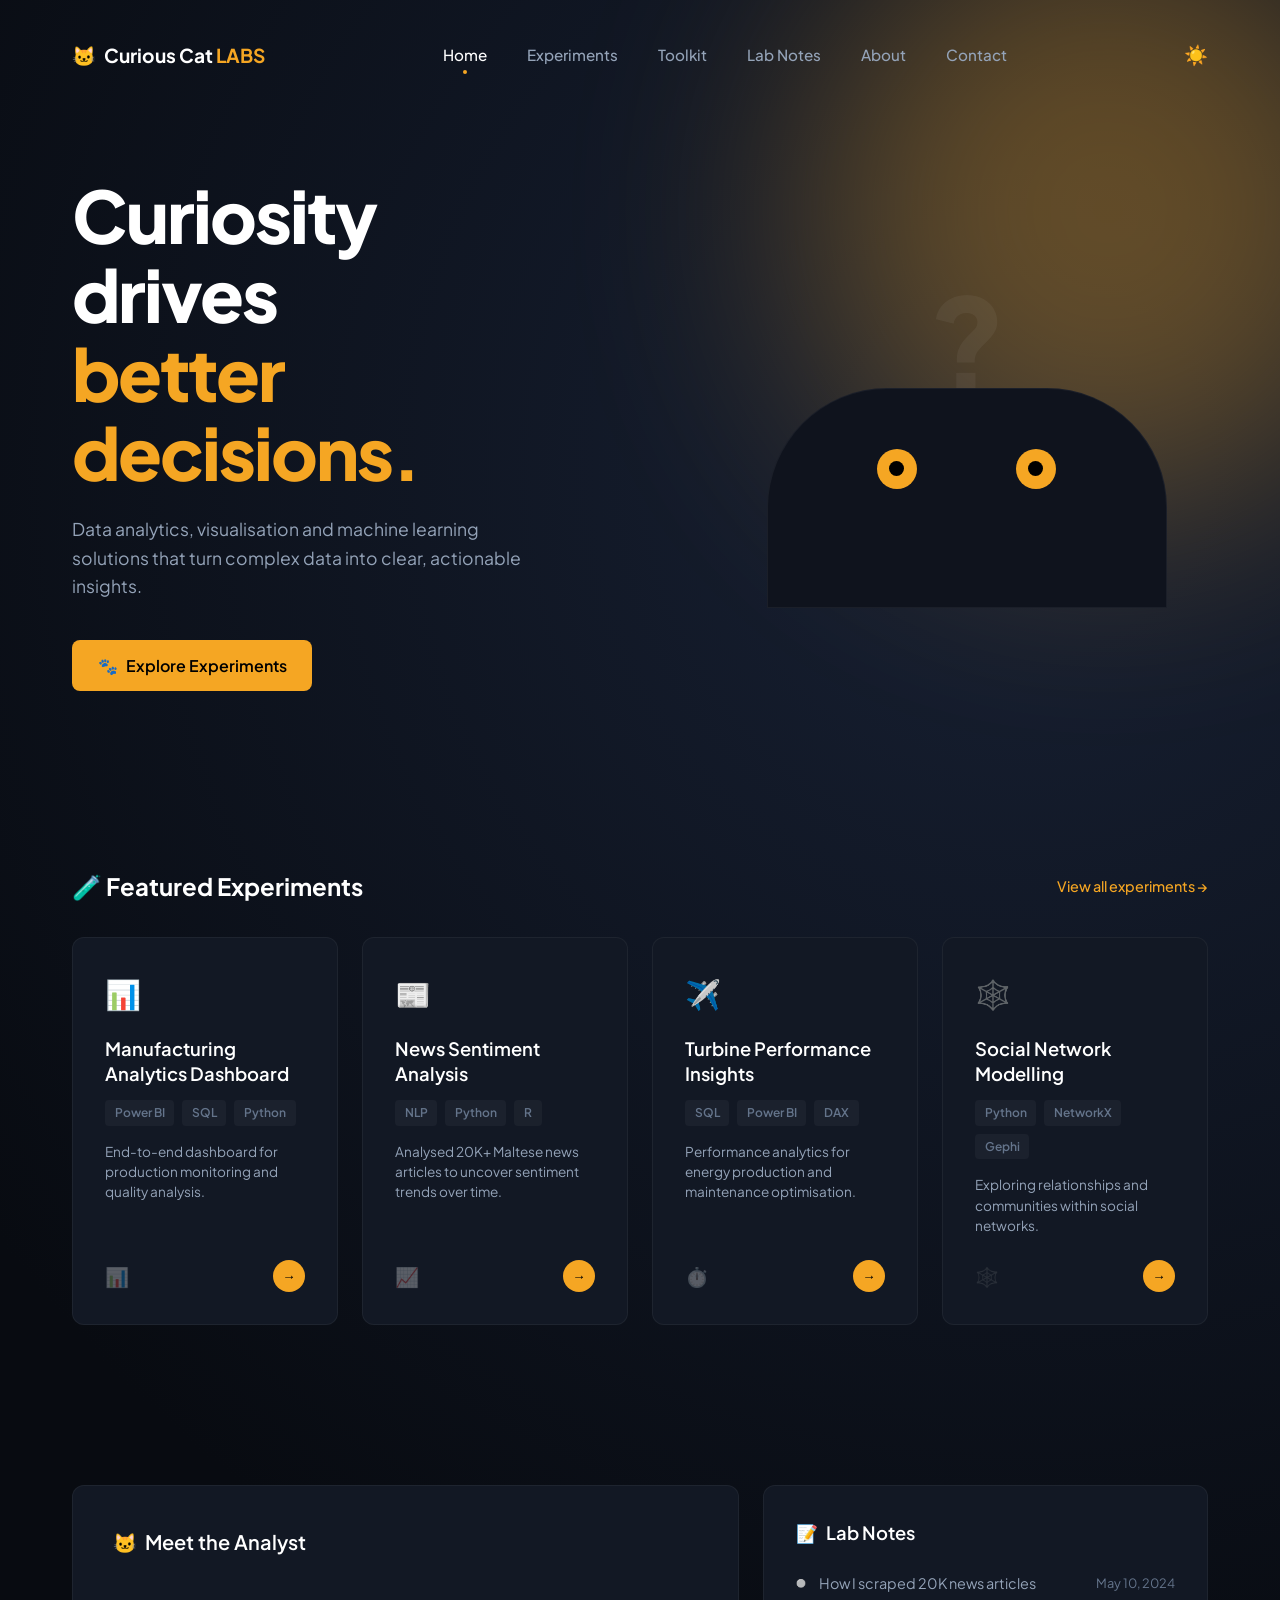
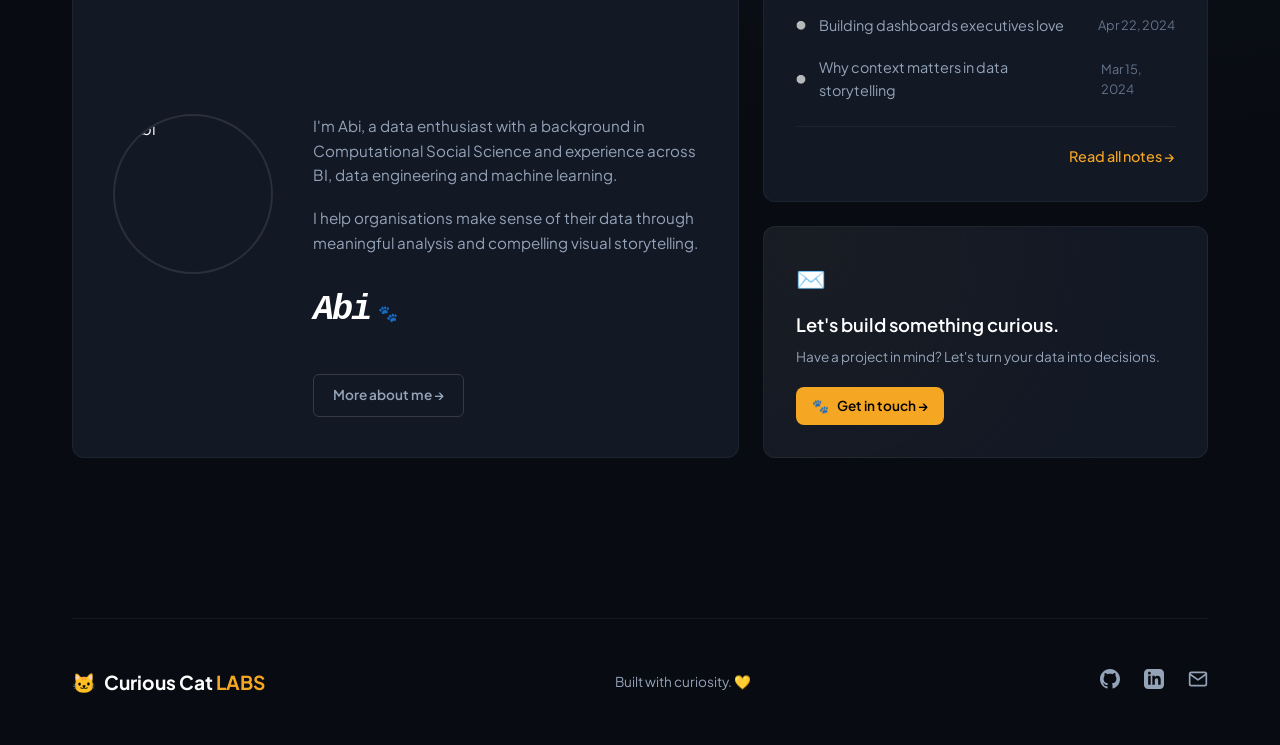
==== commit 50b9bf77: "Update index.html" ====
--- a/index.html
+++ b/index.html
@@ -146,7 +146,7 @@
       <div class="profile-content">
         <div class="profile-image-container">
           <!-- Replace with your actual portrait image -->
-          <img src="portrait.jpg" alt="Abi" class="profile-image">
+          <img src="src/portrait.jpg" alt="Abi" class="profile-image">
         </div>
         <div class="profile-bio">
           <p>
--- a/style.css
+++ b/style.css
@@ -39,7 +39,7 @@
   border-radius: 50%;
   filter: blur(120px);
   z-index: -1;
-  opacity: 0.15;
+  opacity: 0.35;
 }
 .glow-top-right {
   top: -10%;
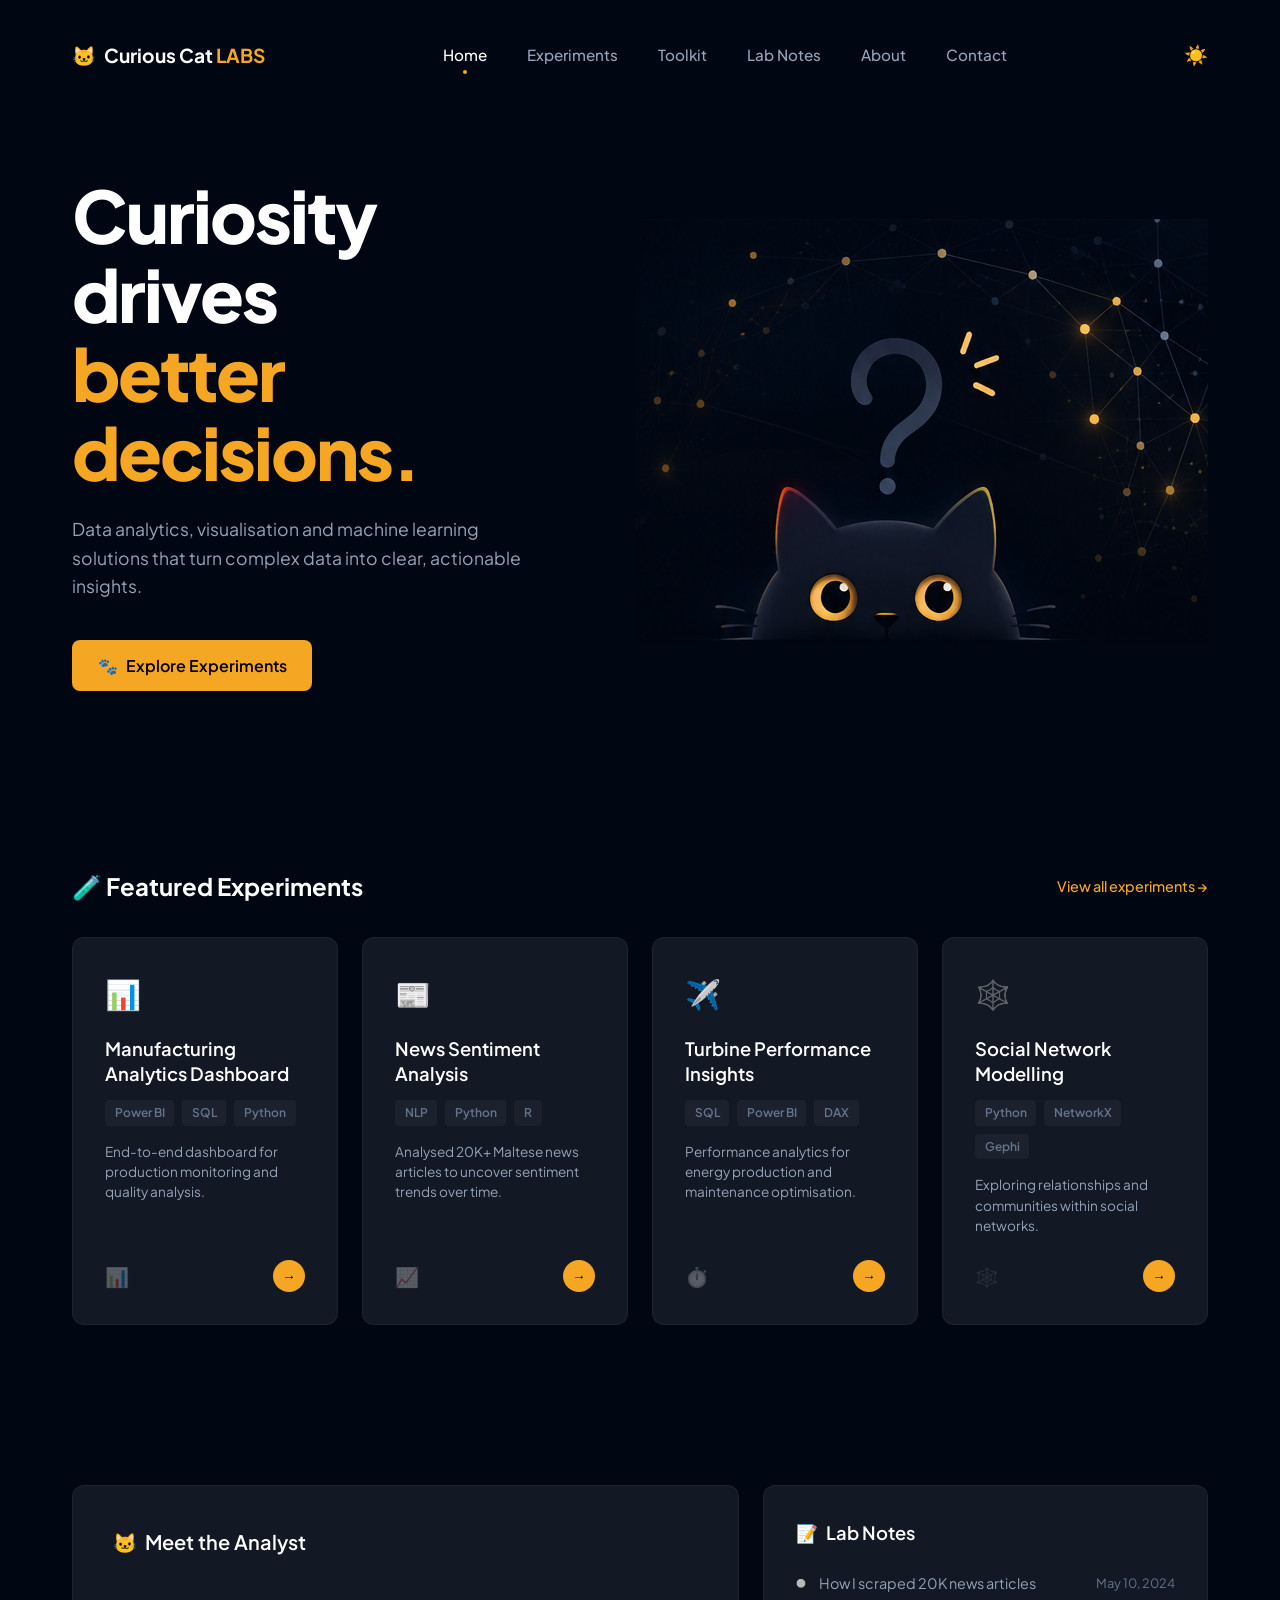
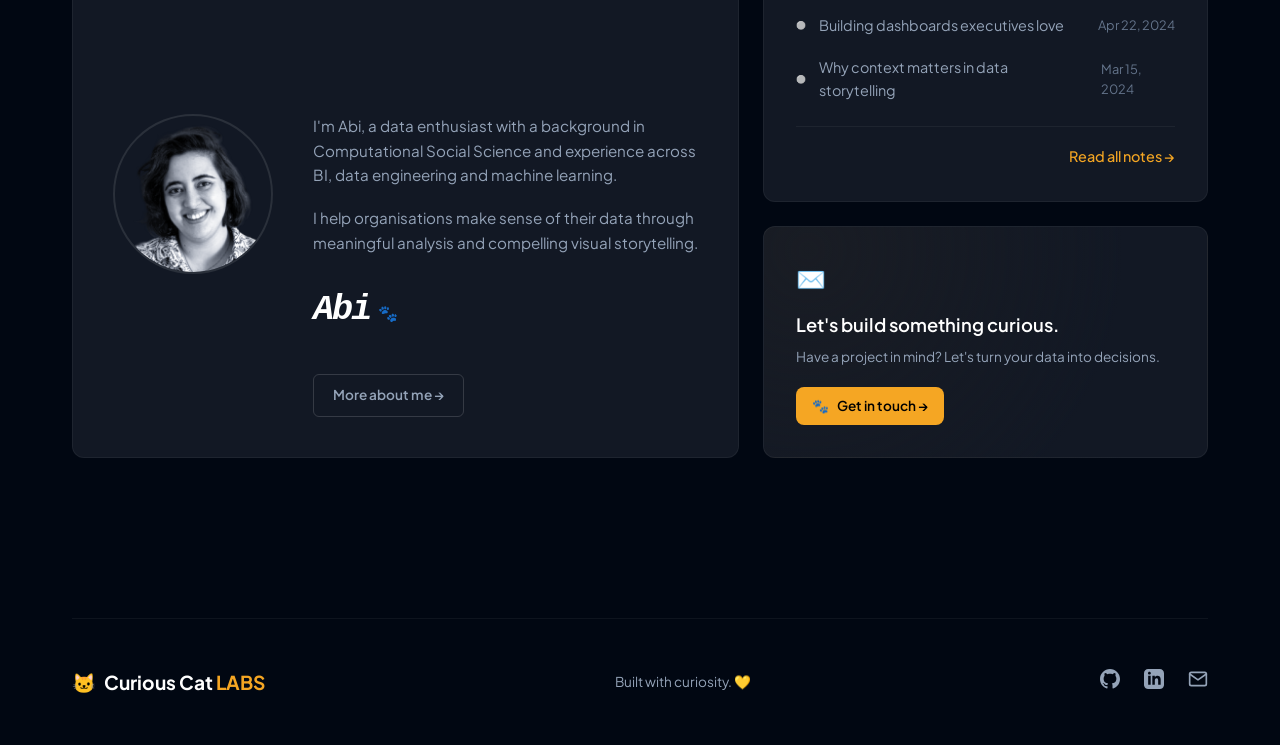
==== commit 72a588c6: "Added pictures" ====
--- a/index.html
+++ b/index.html
@@ -11,7 +11,7 @@
 <body>
 
   <!-- Background Glows -->
-  <div class="glow glow-top-right"></div>
+  <!--<div class="glow glow-top-right"></div>-->
 
   <!-- Header -->
   <header class="navbar">
@@ -48,15 +48,10 @@
     
     <div class="hero-illustration">
       <!-- You would place your SVG or PNG cat graphic here -->
-      <div class="cat-placeholder">
-        <div class="question-mark">?</div>
-        <div class="cat-face">
-          <div class="eyes">
-            <span class="eye"></span>
-            <span class="eye"></span>
-          </div>
-        </div>
-      </div>
+      <div>
+          <!-- Replace with your actual portrait image -->
+          <img src="src/cat_image.png" alt="curious cat photo">
+        </div>
     </div>
   </section>
 
@@ -146,7 +141,7 @@
       <div class="profile-content">
         <div class="profile-image-container">
           <!-- Replace with your actual portrait image -->
-          <img src="src/portrait.jpg" alt="Abi" class="profile-image">
+          <img src="src/portrait.png" alt="Abi" class="profile-image">
         </div>
         <div class="profile-bio">
           <p>
--- a/style.css
+++ b/style.css
@@ -1,7 +1,7 @@
 /* Custom variables for the color palette */
 :root {
-  --bg-color: #080b11;
-  --bg-gradient-end: #0f1422;
+  --bg-color: #010712;
+  --bg-gradient-end: #05070c;
   --card-bg: #121824;
   --card-border: rgba(255, 255, 255, 0.05);
   --accent-color: #f5a623;
@@ -21,7 +21,7 @@
 body {
   font-family: 'Plus Jakarta Sans', sans-serif;
   background-color: var(--bg-color);
-  background-image: radial-gradient(circle at 80% 20%, #172033 0%, var(--bg-color) 60%);
+  /*background-image: radial-gradient(circle at 80% 20%, #172033 0%, var(--bg-color) 60%)*/;
   color: var(--text-main);
   min-height: 100vh;
   line-height: 1.6;
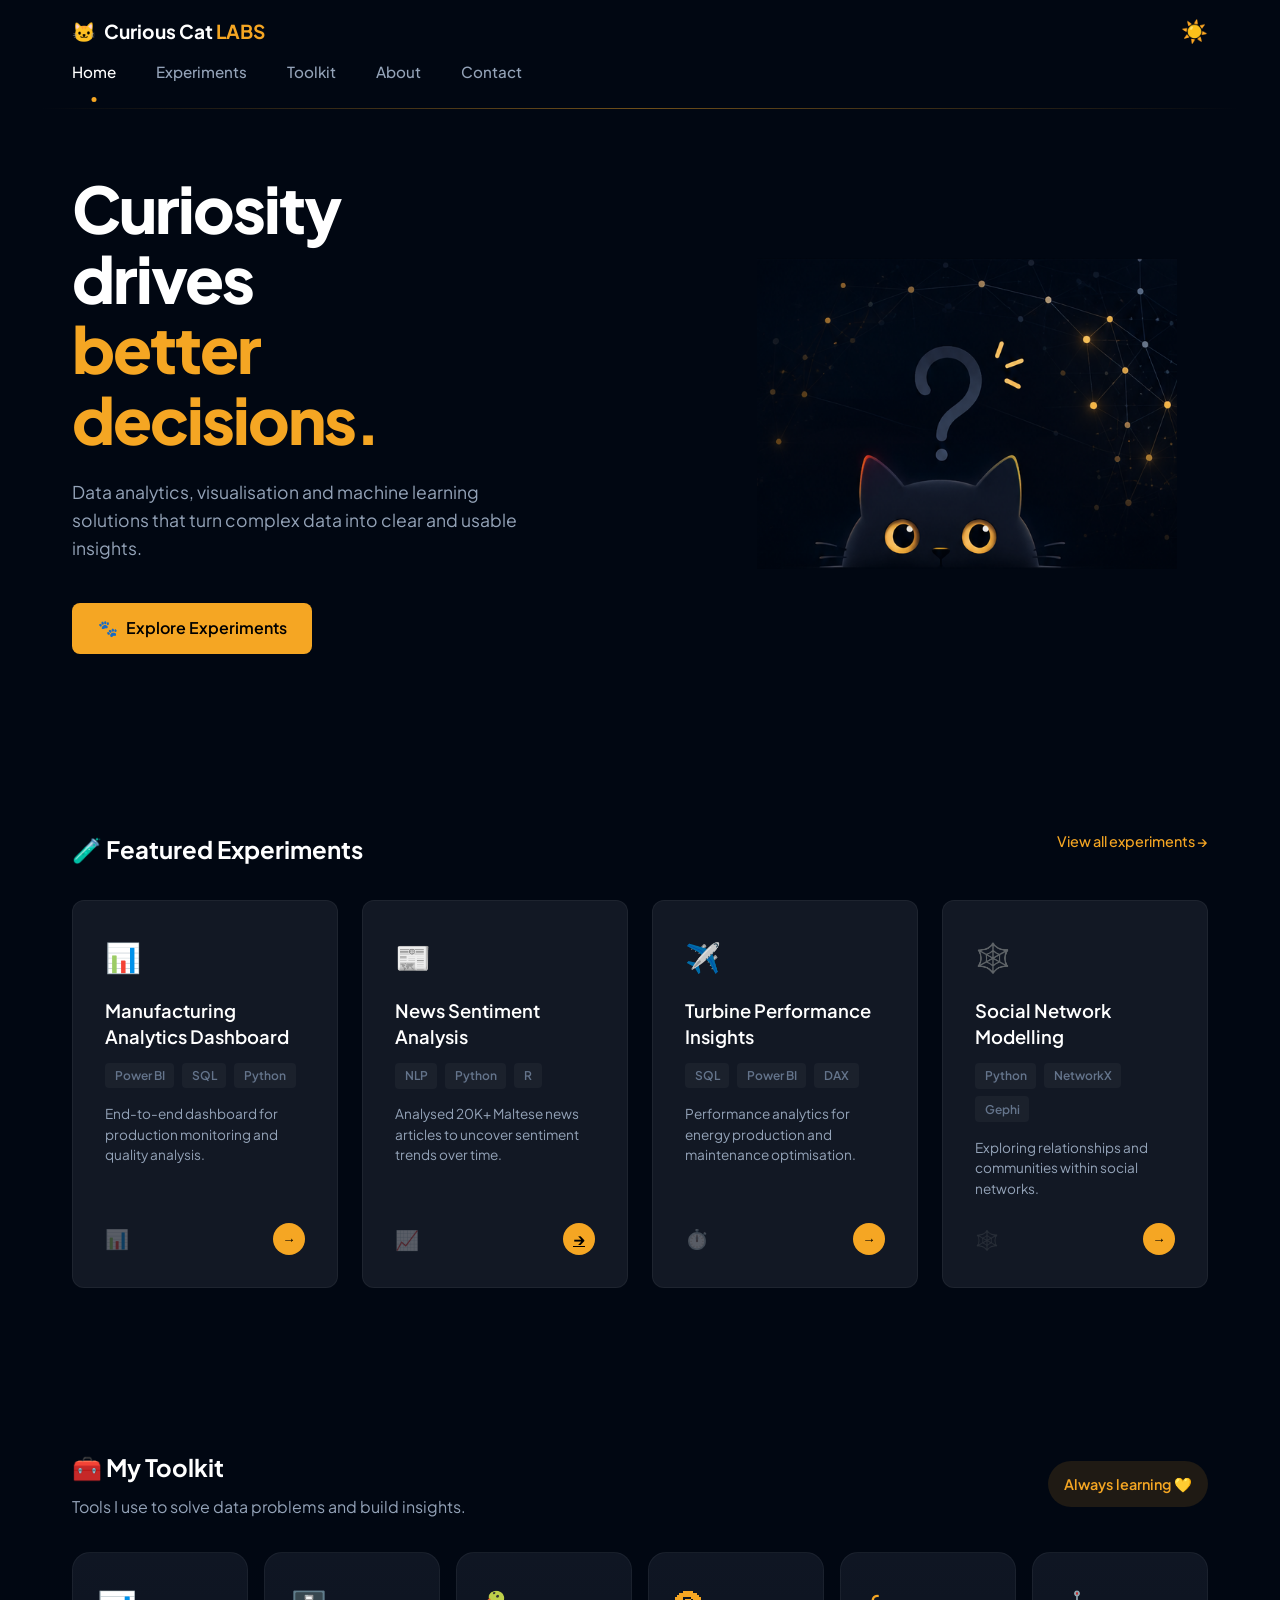
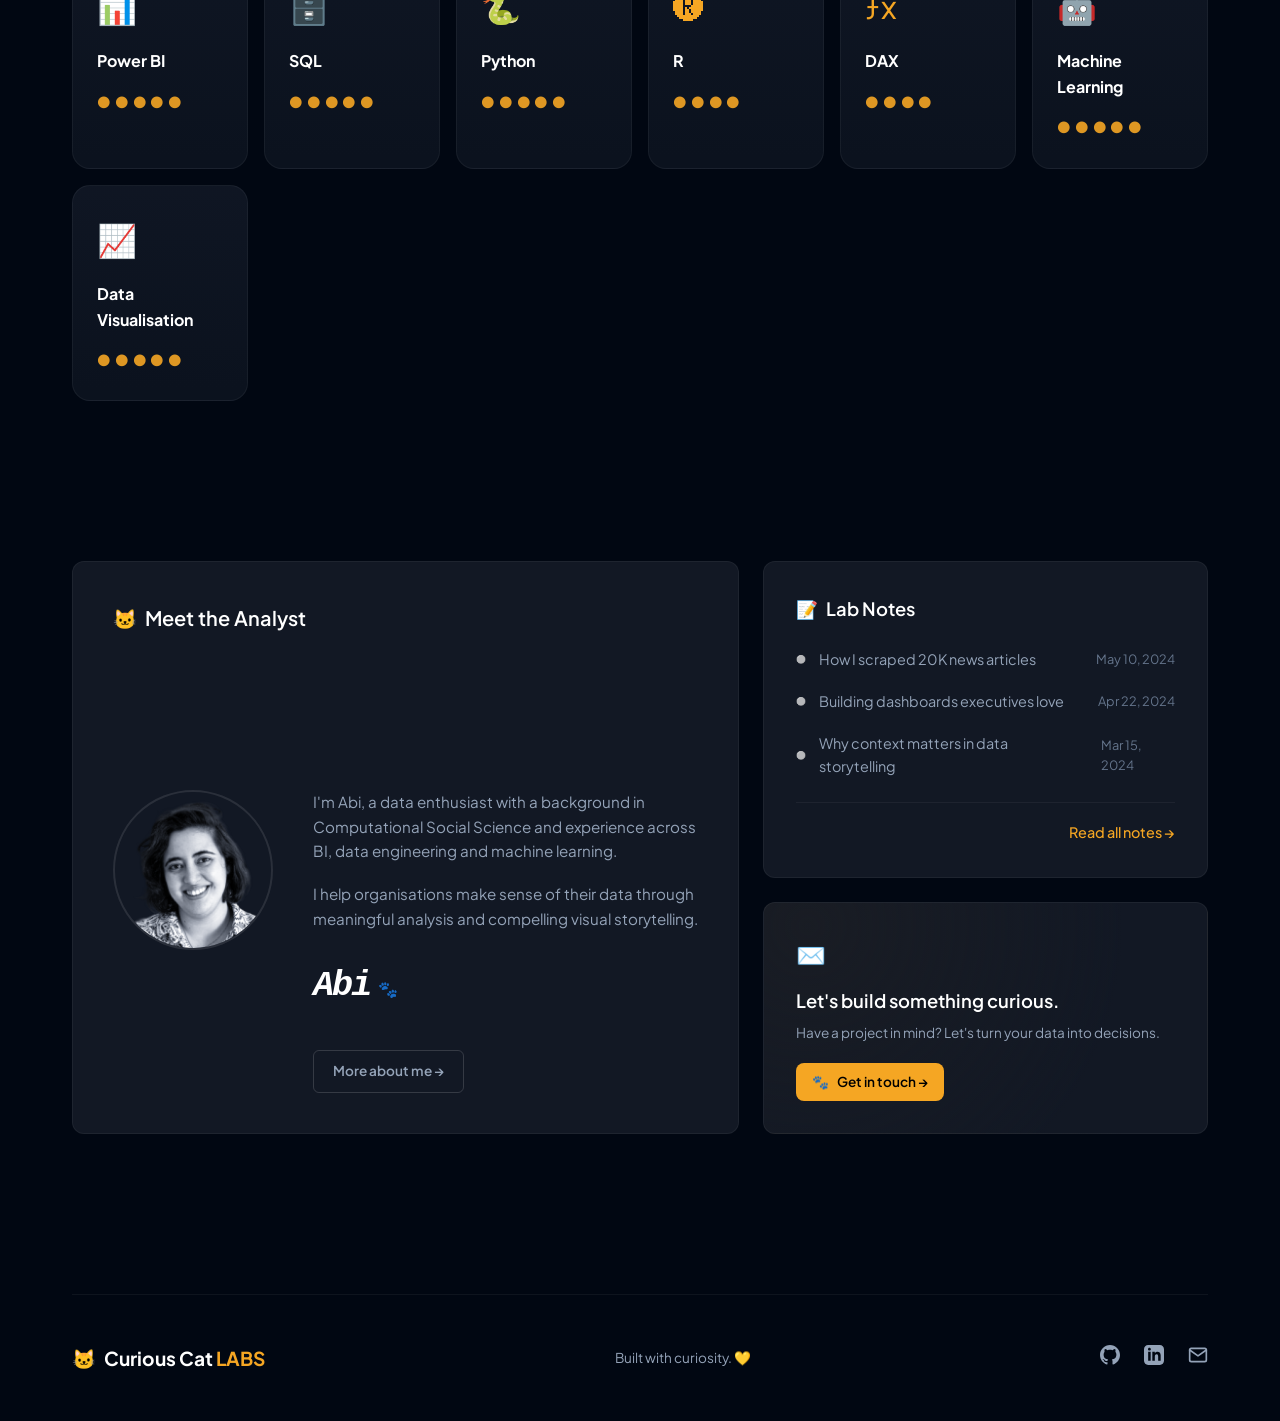
==== commit 70b6a6c5: "Modified the index, added light mode and the first project page" ====
--- a/index.html
+++ b/index.html
@@ -13,33 +13,33 @@
   <!-- Background Glows -->
   <!--<div class="glow glow-top-right"></div>-->
 
-  <!-- Header -->
+<!-- Header -->
   <header class="navbar">
-    <div class="logo">
-      <span class="logo-icon">🐱</span>
-      <span class="logo-text">Curious Cat <span class="accent-text">LABS</span></span>
+    <div class="navbar-top">
+      <div class="logo">
+        <span class="logo-icon">🐱</span>
+        <span class="logo-text">Curious Cat <span class="accent-text">LABS</span></span>
+      </div>
+      <button class="theme-toggle" id="themeToggle">☀️</button>
     </div>
     <nav class="nav-links">
-      <a href="#" class="active">Home</a>
-      <a href="#">Experiments</a>
-      <a href="#">Toolkit</a>
-      <a href="#">Lab Notes</a>
-      <a href="#">About</a>
-      <a href="#">Contact</a>
+      <span class="nav-indicator" aria-hidden="true"></span>
+      <a href="#hero" class="nav-item active">Home</a>
+      <a href="#experiments" class="nav-item">Experiments</a>
+      <a href="#toolkit" class="nav-item">Toolkit</a>
+      <a href="#about" class="nav-item">About</a>
+      <a href="#contact" class="nav-item">Contact</a>
     </nav>
-    <div class="nav-actions">
-      <button class="theme-toggle">☀️</button>
-    </div>
   </header>
 
   <!-- Hero Section -->
-  <section class="hero">
+  <section class="hero" id="hero">
     <div class="hero-content">
       <h1 class="hero-title">
         Curiosity<br>drives<br><span class="accent-text">better<br>decisions.</span>
       </h1>
       <p class="hero-subtitle">
-        Data analytics, visualisation and machine learning solutions that turn complex data into clear, actionable insights.
+        Data analytics, visualisation and machine learning solutions that turn complex data into clear and usable insights.
       </p>
       <a href="#" class="btn btn-primary">
         <span class="btn-icon">🐾</span> Explore Experiments
@@ -47,16 +47,12 @@
     </div>
     
     <div class="hero-illustration">
-      <!-- You would place your SVG or PNG cat graphic here -->
-      <div>
-          <!-- Replace with your actual portrait image -->
-          <img src="src/cat_image.png" alt="curious cat photo">
-        </div>
+          <img src="src/cat_image.png" alt="curious cat photo" class="hero-image">
     </div>
   </section>
 
   <!-- Featured Experiments Section -->
-  <section class="section">
+  <section class="section" id="experiments">
     <div class="section-header">
       <h2 class="section-title">🧪 Featured Experiments</h2>
       <a href="#" class="view-all">View all experiments →</a>
@@ -91,7 +87,7 @@
         <p class="card-description">Analysed 20K+ Maltese news articles to uncover sentiment trends over time.</p>
         <div class="card-footer">
           <div class="visual-placeholder wave">📈</div>
-          <button class="arrow-btn">→</button>
+          <a class="arrow-btn" href="experiments/index.html">→</a>
         </div>
       </div>
 
@@ -129,8 +125,57 @@
     </div>
   </section>
 
+  <!-- Toolkit Section -->
+  <section class="section" id="toolkit">
+    <div class="section-header toolkit-header">
+      <div>
+        <h2 class="section-title">🧰 My Toolkit</h2>
+        <p class="section-subtitle">Tools I use to solve data problems and build insights.</p>
+      </div>
+      <span class="toolkit-badge">Always learning 💛</span>
+    </div>
+
+    <div class="toolkit-grid">
+      <div class="toolkit-card">
+        <div class="toolkit-icon">📊</div>
+        <div class="toolkit-name">Power BI</div>
+        <div class="toolkit-rating">●●●●●</div>
+      </div>
+      <div class="toolkit-card">
+        <div class="toolkit-icon">🗄️</div>
+        <div class="toolkit-name">SQL</div>
+        <div class="toolkit-rating">●●●●●</div>
+      </div>
+      <div class="toolkit-card">
+        <div class="toolkit-icon">🐍</div>
+        <div class="toolkit-name">Python</div>
+        <div class="toolkit-rating">●●●●●</div>
+      </div>
+      <div class="toolkit-card">
+        <div class="toolkit-icon">🅡</div>
+        <div class="toolkit-name">R</div>
+        <div class="toolkit-rating">●●●●</div>
+      </div>
+      <div class="toolkit-card">
+        <div class="toolkit-icon">ƒx</div>
+        <div class="toolkit-name">DAX</div>
+        <div class="toolkit-rating">●●●●</div>
+      </div>
+      <div class="toolkit-card">
+        <div class="toolkit-icon">🤖</div>
+        <div class="toolkit-name">Machine Learning</div>
+        <div class="toolkit-rating">●●●●●</div>
+      </div>
+      <div class="toolkit-card">
+        <div class="toolkit-icon">📈</div>
+        <div class="toolkit-name">Data Visualisation</div>
+        <div class="toolkit-rating">●●●●●</div>
+      </div>
+    </div>
+  </section>
+
 <!-- About & Lab Notes Section -->
-  <section class="section grid-two-columns">
+  <section class="section grid-two-columns" id="about">
     
     <!-- Meet the Analyst -->
     <div class="card profile-card">
@@ -212,7 +257,7 @@
   </section>
 
   <!-- Footer -->
-  <footer class="footer">
+  <footer class="footer" id="contact">
     <div class="logo">
       <span class="logo-icon">🐱</span>
       <span class="logo-text">Curious Cat <span class="accent-text">LABS</span></span>
@@ -232,6 +277,8 @@
       </a>
     </div>
   </footer>
+
+  <script src="script.js"></script>
   
 </body>
 </html>
--- a/style.css
+++ b/style.css
@@ -10,6 +10,45 @@
   --text-muted: #94a3b8;
   --text-tag: #64748b;
   --tag-bg: rgba(255, 255, 255, 0.04);
+  --navbar-bg: rgba(1, 7, 18, 0.72);
+  --navbar-border: rgba(255, 255, 255, 0.08);
+  --navbar-shadow: rgba(0, 0, 0, 0.22);
+  --navbar-divider: rgba(245, 166, 35, 0.45);
+  --card-face-bg: #0f131d;
+  --card-face-border: rgba(255, 255, 255, 0.05);
+  --eye-iris: #000;
+  --question-mark: rgba(255, 255, 255, 0.05);
+  --toolkit-card-gradient-start: rgba(16, 23, 37, 0.95);
+  --toolkit-card-gradient-end: #0b121e;
+  --footer-border: rgba(255, 255, 255, 0.05);
+  --btn-text: #000000;
+  --arrow-icon: #000000;
+}
+
+body.light-theme {
+  --bg-color: #f7f3e8;
+  --bg-gradient-end: #ece4d9;
+  --card-bg: #ffffff;
+  --card-border: rgba(17, 24, 39, 0.08);
+  --accent-color: #cf8e2f;
+  --accent-hover: #b67923;
+  --text-main: #111827;
+  --text-muted: #55616c;
+  --text-tag: #6b7280;
+  --tag-bg: rgba(17, 24, 39, 0.05);
+  --navbar-bg: rgba(255, 255, 255, 0.92);
+  --navbar-border: rgba(17, 24, 39, 0.12);
+  --navbar-shadow: rgba(17, 24, 39, 0.08);
+  --navbar-divider: rgba(207, 145, 55, 0.35);
+  --card-face-bg: #f7f2e7;
+  --card-face-border: rgba(17, 24, 39, 0.08);
+  --eye-iris: #111827;
+  --question-mark: rgba(17, 24, 39, 0.08);
+  --toolkit-card-gradient-start: rgba(255, 255, 255, 0.95);
+  --toolkit-card-gradient-end: #f6f0e5;
+  --footer-border: rgba(17, 24, 39, 0.12);
+  --btn-text: #111827;
+  --arrow-icon: #111827;
 }
 
 * {
@@ -27,8 +66,13 @@
   line-height: 1.6;
   overflow-x: hidden;
   max-width: 1200px;
+  width: 100%;
   margin: 0 auto;
   padding: 0 2rem;
+}
+
+html {
+  min-width: 0;
 }
 
 /* Background decorations */
@@ -50,9 +94,46 @@
 /* Header / Navigation */
 .navbar {
   display: flex;
+  flex-direction: column;
+  gap: 0.85rem;
+  width: calc(100% + 4rem);
+  max-width: 100vw;
+  padding: 1rem 2rem;
+  position: sticky;
+  top: 0;
+  left: 0;
+  right: 0;
+  margin-left: -2rem;
+  z-index: 1000;
+  background: var(--bg-color);
+  border: none;
+  box-shadow: none;
+  border-radius: 0;
+}
+
+.navbar-top {
+  display: flex;
   justify-content: space-between;
   align-items: center;
-  padding: 2.5rem 0;
+  width: 100%;
+}
+
+@media (max-width: 768px) {
+  .navbar {
+    width: calc(100% + 2rem);
+    margin-left: -1rem;
+    padding: 0.85rem 1rem;
+  }
+}
+
+.navbar::after {
+  content: '';
+  position: absolute;
+  left: 0;
+  right: 0;
+  bottom: 0;
+  height: 1px;
+  background: linear-gradient(90deg, transparent, var(--navbar-divider), transparent);
 }
 
 .logo {
@@ -67,9 +148,45 @@
   color: var(--accent-color);
 }
 
+.theme-toggle {
+  background: transparent;
+  border: none;
+  padding: 0;
+  font-size: 1.35rem;
+  line-height: 1;
+  cursor: pointer;
+  display: inline-flex;
+  align-items: center;
+  justify-content: center;
+  appearance: none;
+  -webkit-appearance: none;
+  box-shadow: none;
+  outline: none;
+}
+
+.theme-toggle:hover,
+.theme-toggle:focus {
+  background: transparent;
+  outline: none;
+}
+
 .nav-links {
   display: flex;
   gap: 2.5rem;
+  position: relative;
+  align-items: center;
+}
+
+.nav-indicator {
+  position: absolute;
+  width: 5px;
+  height: 5px;
+  background-color: var(--accent-color);
+  border-radius: 50%;
+  pointer-events: none;
+  opacity: 0;
+  transform: translateX(-50%);
+  transition: left 0.25s ease, top 0.25s ease, opacity 0.25s ease;
 }
 
 .nav-links a {
@@ -78,47 +195,38 @@
   font-size: 0.95rem;
   font-weight: 500;
   transition: color 0.2s ease;
-}
-
-.nav-links a:hover, .nav-links a.active {
+  position: relative;
+  padding-bottom: 8px;
+  z-index: 1;
+}
+
+.nav-links a:hover {
   color: var(--text-main);
 }
 
 .nav-links a.active {
-  position: relative;
-}
-
-.nav-links a.active::after {
-  content: '';
-  position: absolute;
-  bottom: -6px;
-  left: 50%;
-  transform: translateX(-50%);
-  width: 4px;
-  height: 4px;
-  background-color: var(--accent-color);
-  border-radius: 50%;
-}
-
-.theme-toggle {
-  background: none;
-  border: none;
-  color: var(--text-muted);
-  cursor: pointer;
-  font-size: 1.2rem;
+  color: var(--text-main);
 }
 
 /* Hero Section */
 .hero {
   display: grid;
-  grid-template-columns: 1.1fr 0.9fr;
+  grid-template-columns: minmax(320px, 1.1fr) minmax(320px, 0.9fr);
   align-items: center;
   padding: 4rem 0 6rem 0;
   gap: 4rem;
+  width: min(100%, 1200px);
+  margin: 0 auto;
+}
+
+.hero-content {
+  max-width: 560px;
+  width: 100%;
+  text-align: left;
 }
 
 .hero-title {
-  font-size: 4.5rem;
+  font-size: clamp(2.8rem, 5vw, 4.5rem);
   font-weight: 800;
   line-height: 1.1;
   letter-spacing: -2px;
@@ -127,9 +235,17 @@
 
 .hero-subtitle {
   color: var(--text-muted);
-  font-size: 1.1rem;
+  font-size: clamp(1rem, 2.2vw, 1.1rem);
   max-width: 460px;
   margin-bottom: 2.5rem;
+}
+
+.hero-image {
+  width: 100%;
+  max-width: 420px;
+  height: auto;
+  display: block;
+  margin: 0 auto;
 }
 
 .btn {
@@ -145,7 +261,7 @@
 
 .btn-primary {
   background-color: var(--accent-color);
-  color: #000000;
+  color: var(--btn-text);
 }
 
 .btn-primary:hover {
@@ -173,9 +289,9 @@
   bottom: 0;
   width: 100%;
   height: 220px;
-  background: #0f131d;
+  background: var(--card-face-bg);
   border-radius: 120px 120px 0 0;
-  border: 1px solid rgba(255, 255, 255, 0.05);
+  border: 1px solid var(--card-face-border);
 }
 
 .eyes {
@@ -197,7 +313,7 @@
   position: absolute;
   width: 15px;
   height: 15px;
-  background: #000;
+  background: var(--eye-iris);
   border-radius: 50%;
   top: 12px;
   left: 12px;
@@ -205,7 +321,7 @@
 
 .question-mark {
   font-size: 8rem;
-  color: rgba(255, 255, 255, 0.05);
+  color: var(--question-mark);
   font-weight: 800;
   position: absolute;
   top: -20px;
@@ -221,13 +337,76 @@
 .section-header {
   display: flex;
   justify-content: space-between;
-  align-items: center;
+  align-items: flex-start;
+  gap: 1rem;
   margin-bottom: 2rem;
+}
+
+.toolkit-header {
+  align-items: center;
 }
 
 .section-title {
   font-size: 1.5rem;
   font-weight: 700;
+}
+
+.section-subtitle {
+  color: var(--text-muted);
+  margin-top: 0.5rem;
+  max-width: 480px;
+}
+
+.toolkit-badge {
+  display: inline-flex;
+  align-items: center;
+  padding: 0.7rem 1rem;
+  border-radius: 999px;
+  background: rgba(245, 166, 35, 0.12);
+  color: var(--accent-color);
+  font-size: 0.9rem;
+  font-weight: 600;
+}
+
+.toolkit-grid {
+  display: grid;
+  grid-template-columns: repeat(auto-fit, minmax(150px, 1fr));
+  gap: 1rem;
+}
+
+.toolkit-card {
+  background: linear-gradient(180deg, var(--toolkit-card-gradient-start), var(--toolkit-card-gradient-end) 95%);
+  border: 1px solid var(--card-border);
+  border-radius: 18px;
+  padding: 1.75rem 1.5rem;
+  display: flex;
+  flex-direction: column;
+  gap: 1rem;
+  min-height: 170px;
+  transition: transform 0.2s ease, border-color 0.2s ease, box-shadow 0.2s ease;
+}
+
+.toolkit-card:hover {
+  transform: translateY(-4px);
+  border-color: rgba(245, 166, 35, 0.2);
+  box-shadow: 0 18px 40px rgba(245, 166, 35, 0.08);
+}
+
+.toolkit-icon {
+  font-size: 2rem;
+  width: fit-content;
+  color: var(--accent-color);
+}
+
+.toolkit-name {
+  font-weight: 700;
+  font-size: 1rem;
+}
+
+.toolkit-rating {
+  color: rgba(245, 166, 35, 0.9);
+  letter-spacing: 0.25em;
+  font-size: 0.95rem;
 }
 
 .view-all {
@@ -253,7 +432,8 @@
   flex-direction: column;
   justify-content: space-between;
   min-height: 320px;
-  transition: transform 0.2s ease, border-color 0.2s ease;
+  transition: transform 0.1s ease-out, border-color 0.2s ease;
+  transform-style: preserve-3d;
 }
 
 .card:hover {
@@ -311,7 +491,7 @@
 
 .arrow-btn {
   background-color: var(--accent-color);
-  color: #000;
+  color: var(--arrow-icon);
   border: none;
   width: 32px;
   height: 32px;
@@ -587,15 +767,8 @@
   body {
     padding: 0 1.5rem;
   }
-  .hero {
-    grid-template-columns: 1fr;
-    text-align: center;
-  }
   .hero-subtitle {
     margin: 0 auto 2.5rem auto;
-  }
-  .hero-illustration {
-    order: -1;
   }
   .grid-two-columns {
     grid-template-columns: 1fr;
@@ -608,14 +781,105 @@
 }
 
 @media (max-width: 768px) {
+  body {
+    padding: 0 1rem;
+  }
+
   .navbar {
+    width: calc(100% + 2rem);
+    margin-left: -1rem;
+    padding: 0.85rem 1rem;
+  }
+
+  .navbar-top {
     flex-direction: column;
-    gap: 1.5rem;
+    gap: 0.5rem;
     text-align: center;
   }
+
+  .theme-toggle {
+    align-self: center;
+  }
+
   .nav-links {
     flex-wrap: wrap;
     justify-content: center;
-    gap: 1.2rem;
-  }
-}
+    gap: 0.75rem;
+  }
+
+  .nav-links a {
+    padding-bottom: 4px;
+  }
+
+  .hero {
+    display: flex;
+    flex-direction: column-reverse;
+    align-items: center;
+    text-align: center;
+    padding-top: 2.5rem;
+    gap: 1.5rem;
+  }
+
+  .hero-content {
+    margin: 0 auto;
+    width: min(100%, 520px);
+    text-align: center;
+  }
+
+  .hero-image {
+    max-width: 320px;
+    margin: 0 auto;
+  }
+  
+
+  .section {
+    padding: 3rem 0;
+  }
+
+  .section-header {
+    flex-direction: column;
+    align-items: center;
+    text-align: center;
+  }
+
+  .toolkit-grid,
+  .card-grid {
+    grid-template-columns: 1fr;
+  }
+
+  .grid-two-columns {
+    grid-template-columns: 1fr;
+  }
+
+  .profile-content {
+    flex-direction: column;
+    align-items: center;
+    text-align: center;
+  }
+
+  .profile-bio {
+    align-items: center;
+  }
+
+  .btn-outline,
+  .btn-small,
+  .btn-primary {
+    width: 100%;
+    justify-content: center;
+  }
+
+  .notes-header,
+  .footer {
+    flex-direction: column;
+    gap: 1rem;
+    text-align: center;
+  }
+
+  .notes-footer {
+    text-align: center;
+  }
+
+  .footer-socials {
+    justify-content: center;
+  }
+}
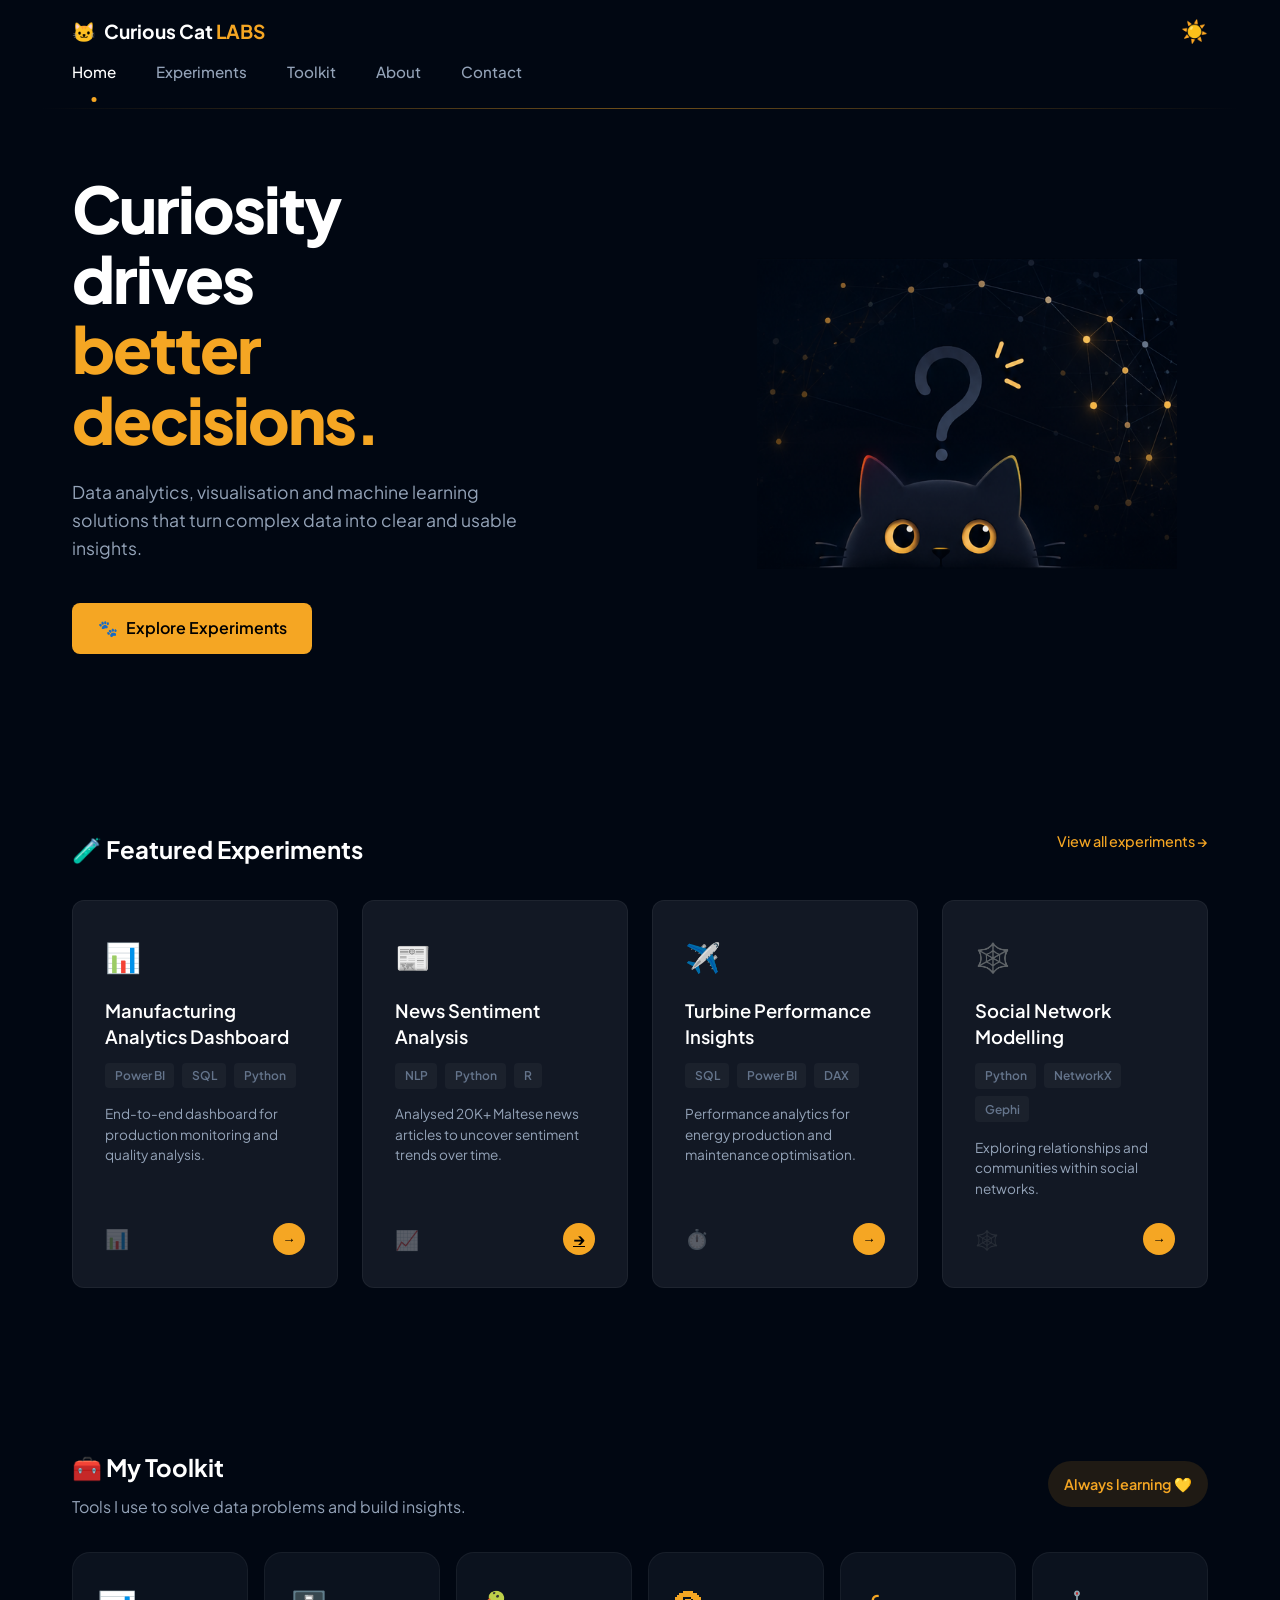
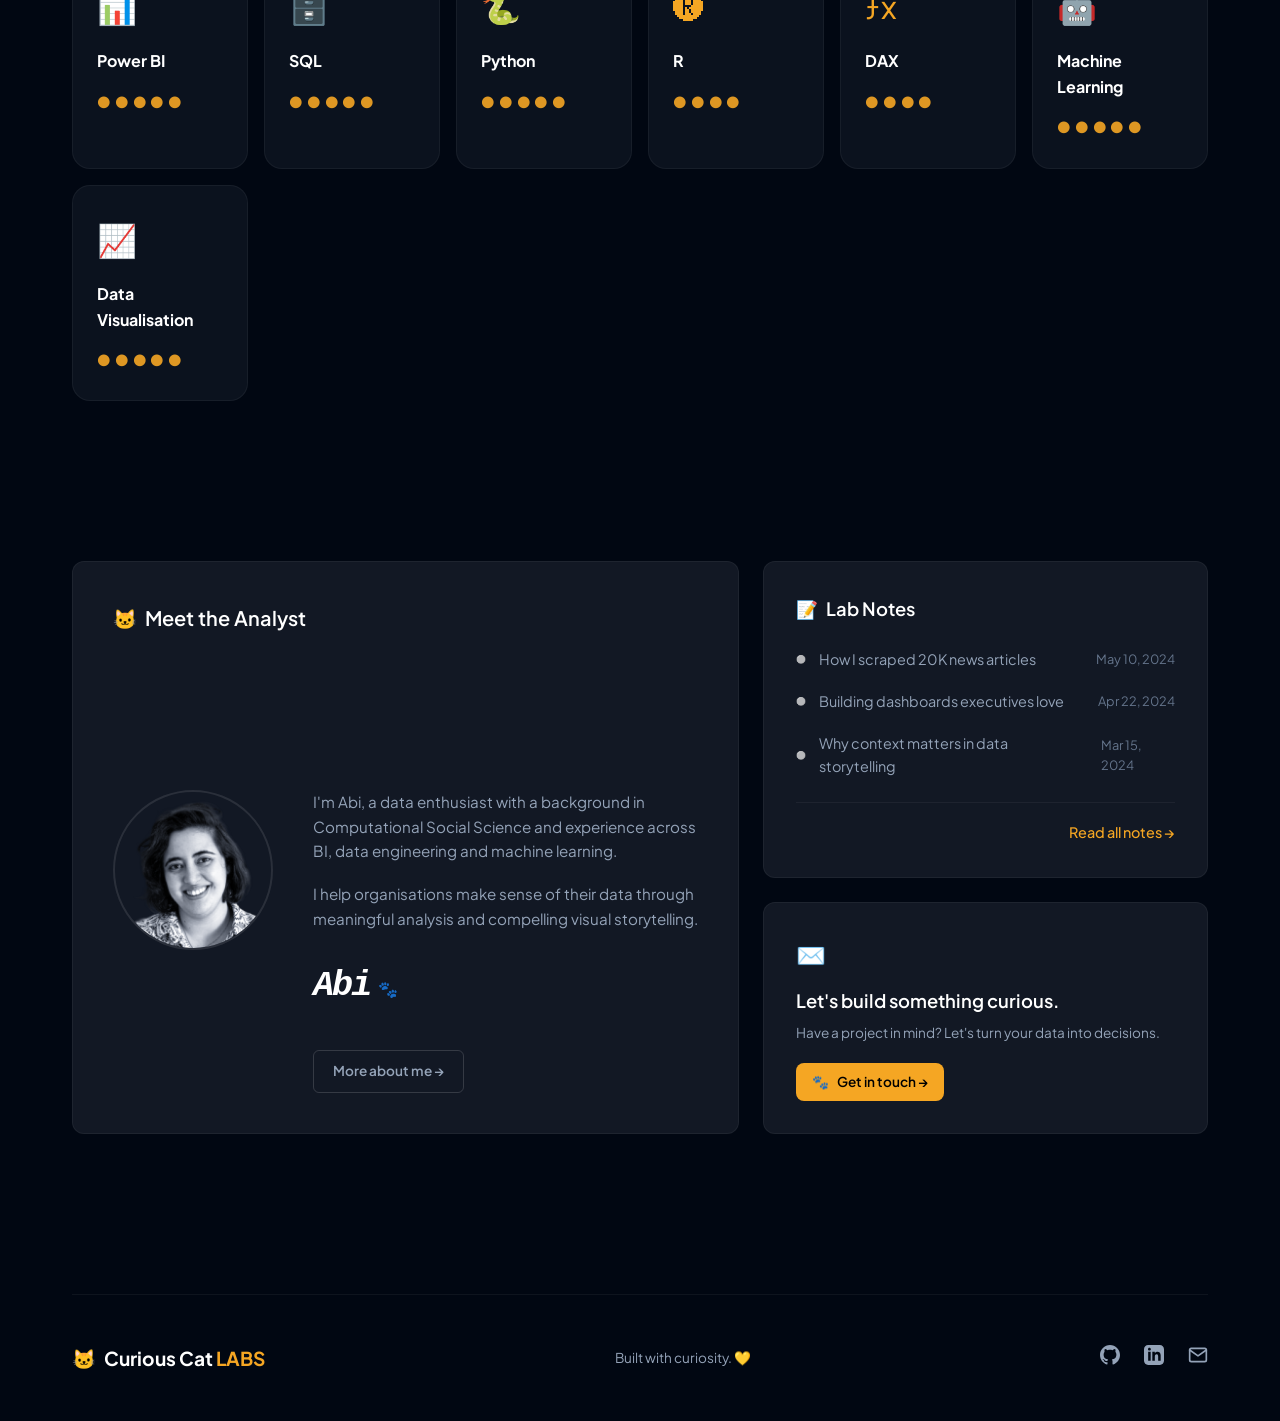
==== commit 39fe30ad: "Improved the experiments test page" ====
--- a/index.html
+++ b/index.html
@@ -5,6 +5,9 @@
   <meta name="viewport" content="width=device-width, initial-scale=1.0">
   <title>Curious Cat Labs</title>
   <link rel="stylesheet" href="./style.css">
+  <!-- Font preconnects for performance -->
+  <link rel="preconnect" href="https://fonts.googleapis.com">
+  <link rel="preconnect" href="https://fonts.gstatic.com" crossorigin>
   <!-- Importing a clean geometric font -->
   <link href="https://fonts.googleapis.com/css2?family=Plus+Jakarta+Sans:wght@300;400;500;600;700&display=swap" rel="stylesheet">
 </head>
@@ -87,7 +90,7 @@
         <p class="card-description">Analysed 20K+ Maltese news articles to uncover sentiment trends over time.</p>
         <div class="card-footer">
           <div class="visual-placeholder wave">📈</div>
-          <a class="arrow-btn" href="experiments/index.html">→</a>
+          <a class="arrow-btn" href="experiments/news_sentiment_analysis.html">→</a>
         </div>
       </div>
 
--- a/style.css
+++ b/style.css
@@ -1,7 +1,9 @@
+:root {}
+
 /* Custom variables for the color palette */
 :root {
   --bg-color: #010712;
-  --bg-gradient-end: #05070c;
+  --bg-gradient-end: #010712;
   --card-bg: #121824;
   --card-border: rgba(255, 255, 255, 0.05);
   --accent-color: #f5a623;
@@ -18,7 +20,7 @@
   --card-face-border: rgba(255, 255, 255, 0.05);
   --eye-iris: #000;
   --question-mark: rgba(255, 255, 255, 0.05);
-  --toolkit-card-gradient-start: rgba(16, 23, 37, 0.95);
+  --toolkit-card-gradient-start: #0b121e;
   --toolkit-card-gradient-end: #0b121e;
   --footer-border: rgba(255, 255, 255, 0.05);
   --btn-text: #000000;
@@ -27,7 +29,7 @@
 
 body.light-theme {
   --bg-color: #f7f3e8;
-  --bg-gradient-end: #ece4d9;
+  --bg-gradient-end: #f7f3e8;
   --card-bg: #ffffff;
   --card-border: rgba(17, 24, 39, 0.08);
   --accent-color: #cf8e2f;
@@ -44,8 +46,8 @@
   --card-face-border: rgba(17, 24, 39, 0.08);
   --eye-iris: #111827;
   --question-mark: rgba(17, 24, 39, 0.08);
-  --toolkit-card-gradient-start: rgba(255, 255, 255, 0.95);
-  --toolkit-card-gradient-end: #f6f0e5;
+  --toolkit-card-gradient-start: #ffffff;
+  --toolkit-card-gradient-end: #ffffff;
   --footer-border: rgba(17, 24, 39, 0.12);
   --btn-text: #111827;
   --arrow-icon: #111827;
@@ -269,6 +271,11 @@
   transform: translateY(-2px);
 }
 
+.btn-secondary {
+  background-color: var(--card-bg);
+  color: var(--text-muted);
+}
+
 /* Hero Illustration Placeholder */
 .hero-illustration {
   display: flex;
@@ -693,7 +700,7 @@
 .cta-card {
   padding: 2rem;
   min-height: auto;
-  background-image: radial-gradient(circle at 10% 10%, rgba(245, 166, 35, 0.03) 0%, var(--card-bg) 70%);
+  background: var(--card-bg);
 }
 
 .cta-icon {
